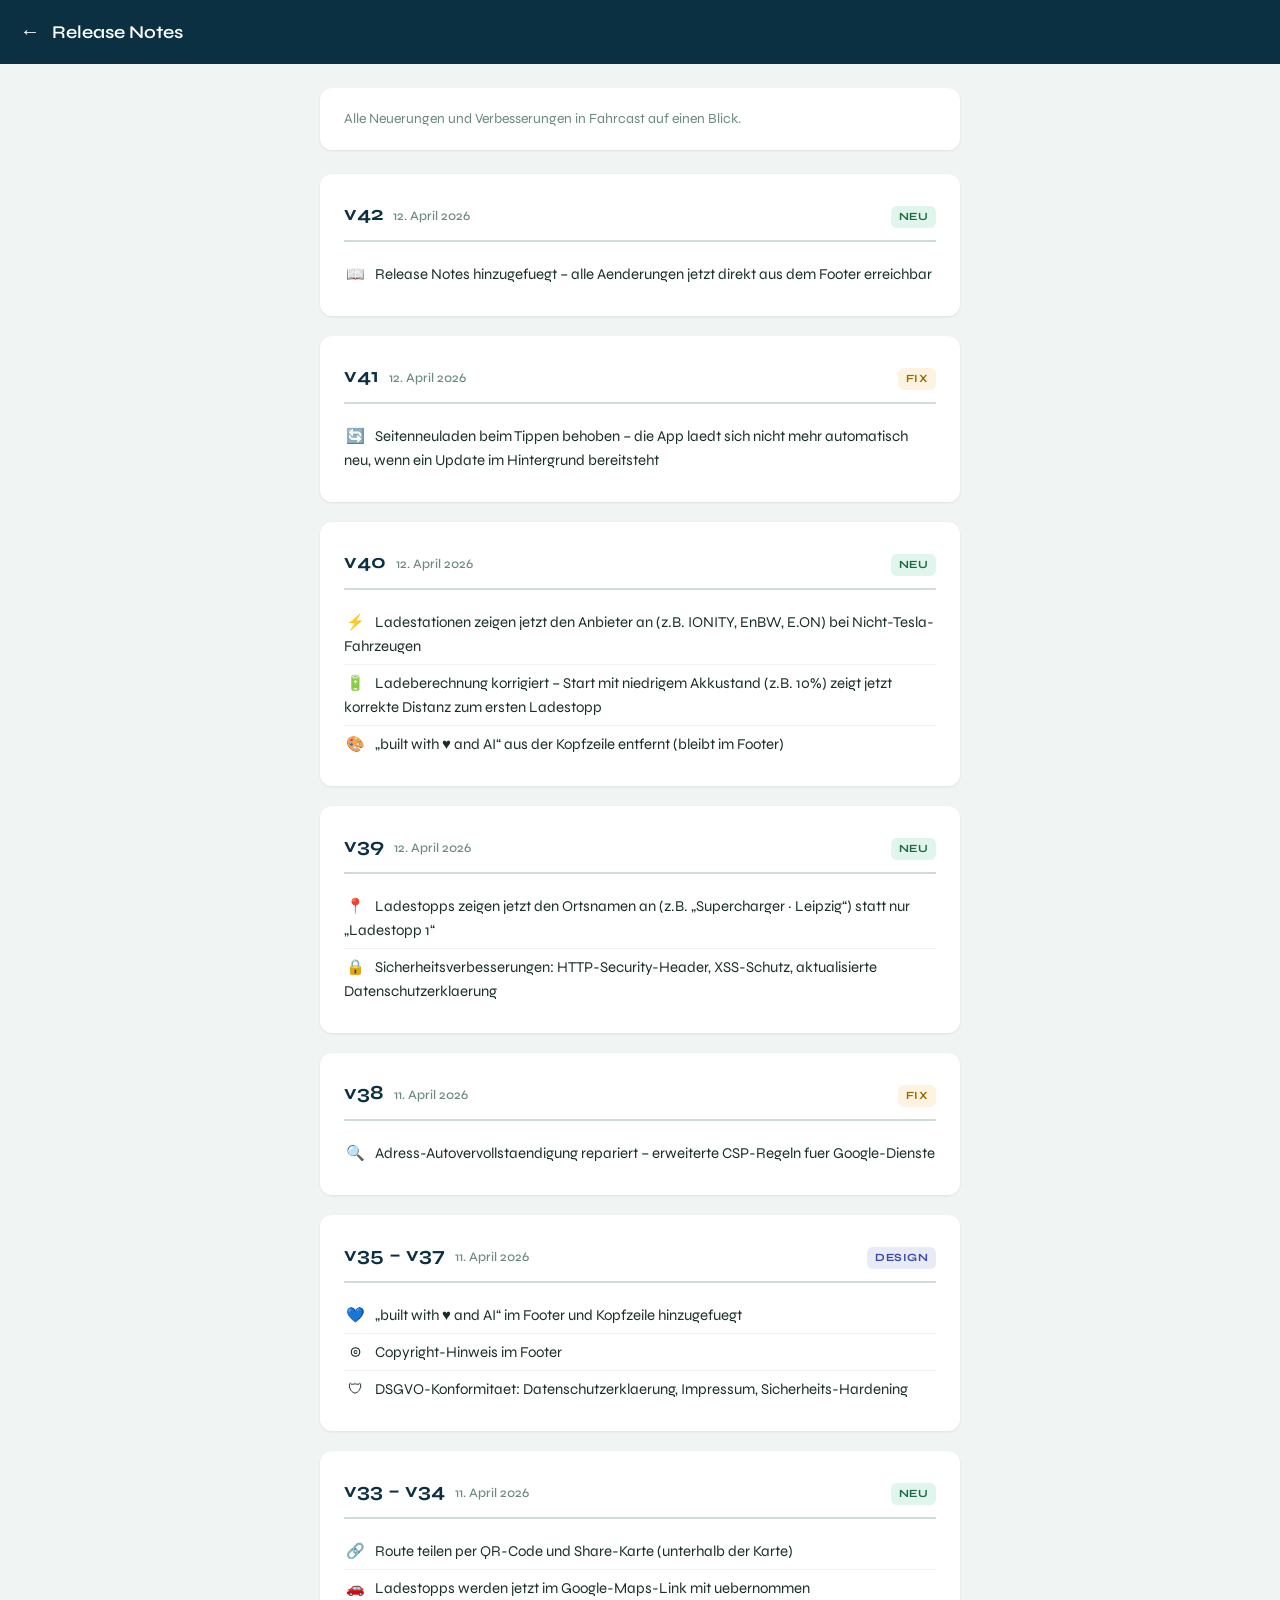
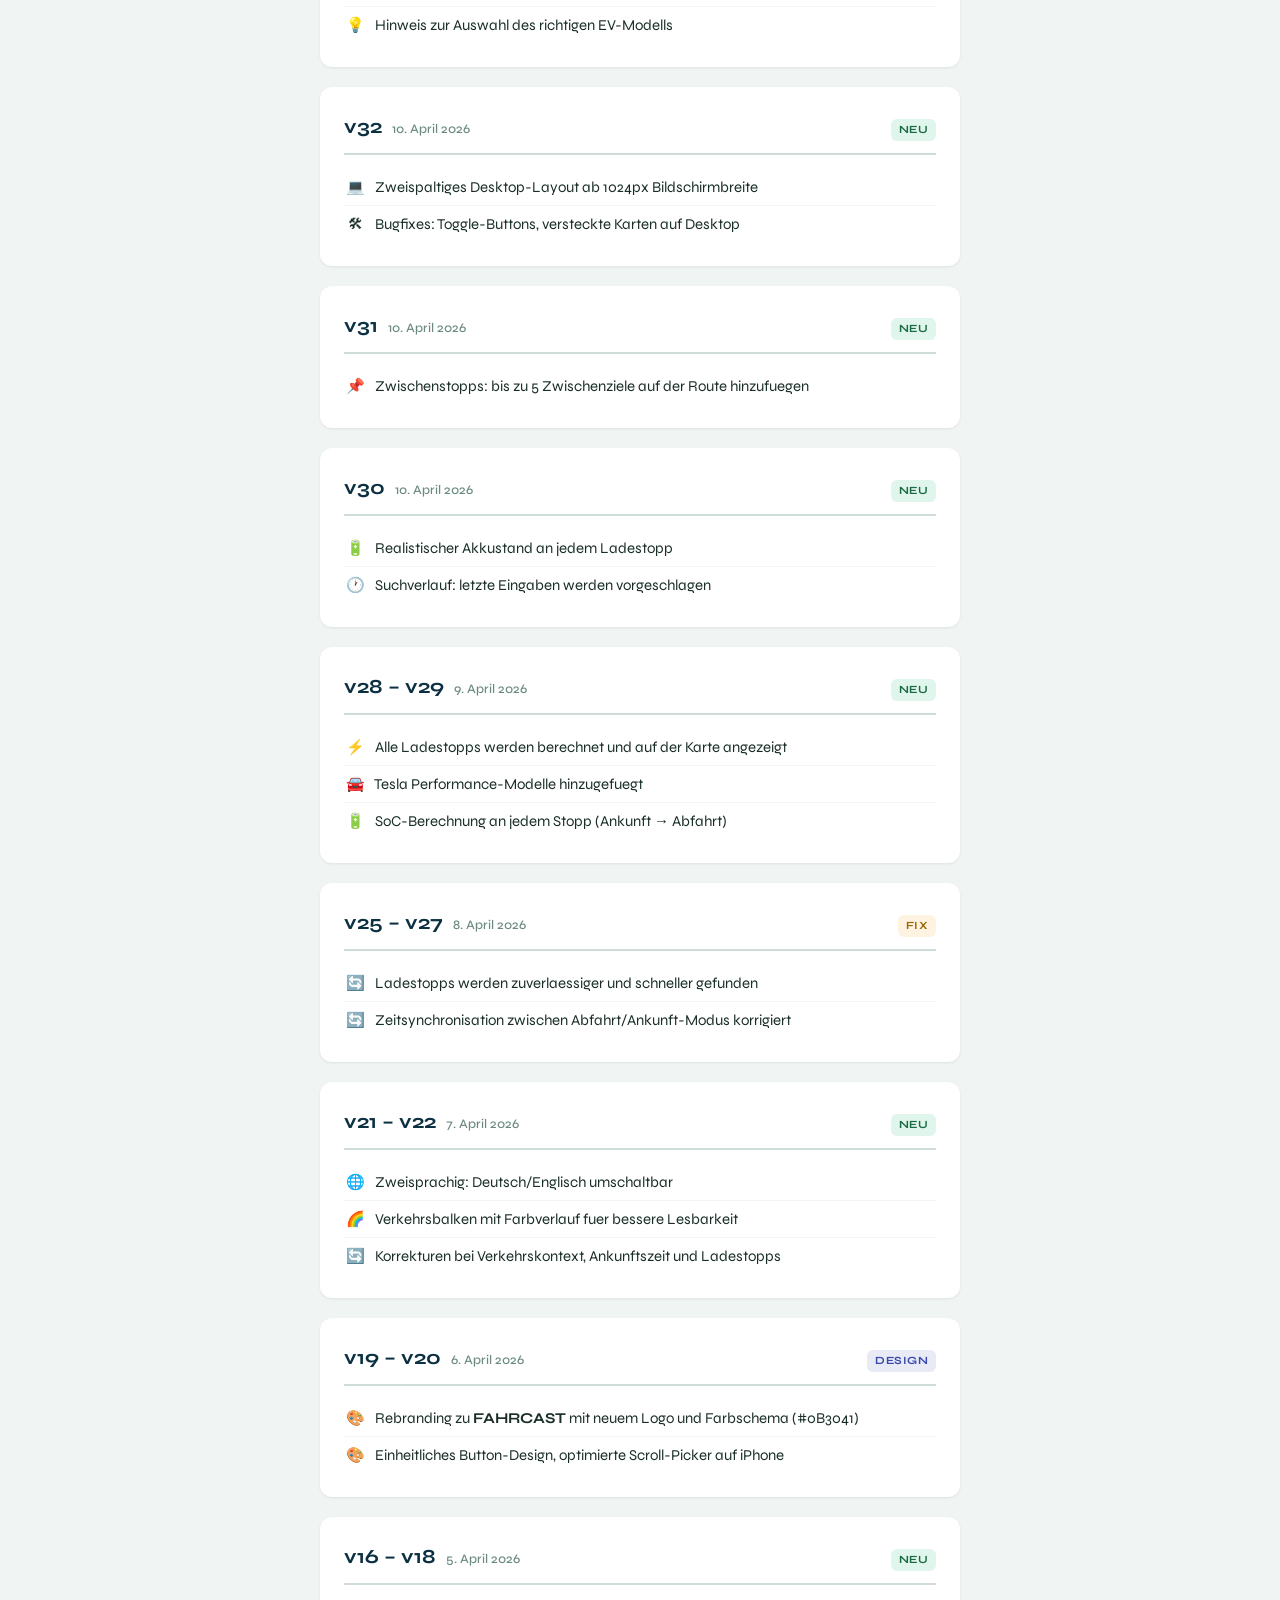
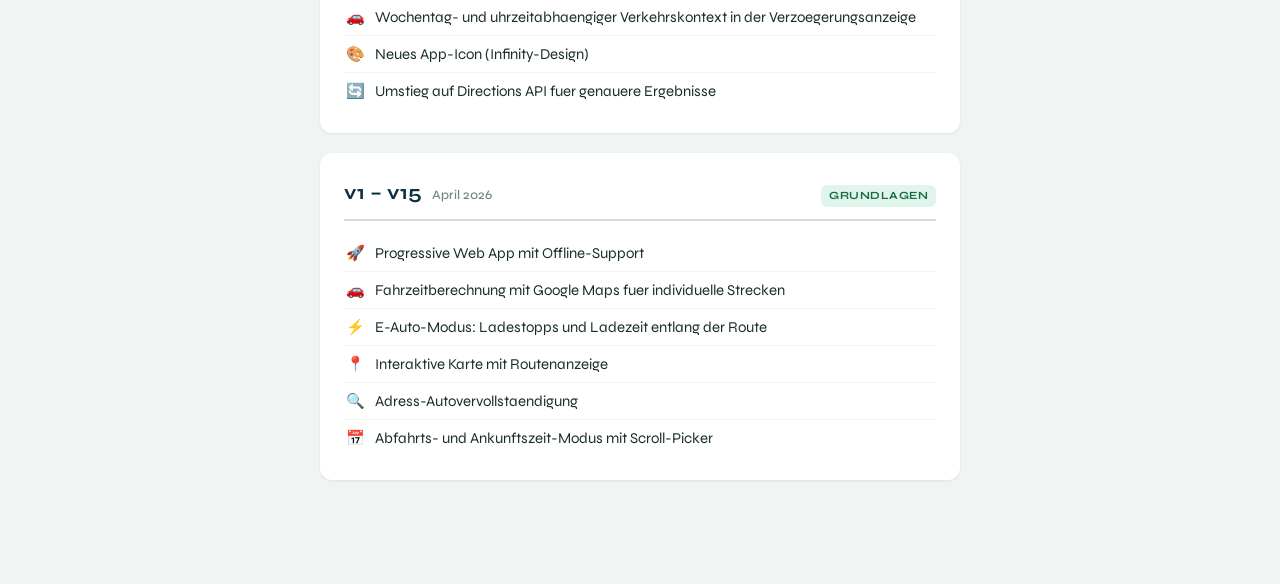
==== changelog.html @ 8e6d67da "v42: Add release notes page, fix provider name fallback - New changelog.html with user-friendly rele" ====
<!DOCTYPE html>
<html lang="de">
<head>
<meta charset="UTF-8">
<meta name="viewport" content="width=device-width, initial-scale=1.0">
<meta name="theme-color" content="#0B3041">
<title>Release Notes – Fahrcast</title>
<link href="fonts/fonts.css" rel="stylesheet">
<style>
  * { box-sizing: border-box; margin: 0; padding: 0; }
  body {
    font-family: 'Syne', -apple-system, BlinkMacSystemFont, "Segoe UI", sans-serif;
    font-size: 16px; line-height: 1.6; color: #1a2e28;
    background: #f0f5f3; padding: 0 0 60px 0;
  }
  header {
    background: #0B3041; color: white; padding: 16px 20px;
    display: flex; align-items: center; gap: 12px;
    position: sticky; top: 0; z-index: 10;
  }
  header a { color: white; text-decoration: none; font-size: 20px; }
  header h1 { font-size: 18px; font-weight: 600; }
  .container { max-width: 680px; margin: 0 auto; padding: 24px 20px; }
  .version-card {
    background: white; border-radius: 12px; padding: 24px;
    margin-bottom: 20px; box-shadow: 0 1px 3px rgba(0,0,0,0.08);
  }
  .version-header {
    display: flex; align-items: baseline; gap: 10px;
    margin-bottom: 14px; padding-bottom: 10px; border-bottom: 2px solid #d0ddd6;
  }
  .version-tag {
    font-size: 20px; font-weight: 700; color: #0B3041;
  }
  .version-date {
    font-size: 13px; color: #6b8a7e; font-weight: 500;
  }
  .version-badge {
    display: inline-block; font-size: 11px; font-weight: 700;
    padding: 2px 8px; border-radius: 6px; margin-left: auto;
    text-transform: uppercase; letter-spacing: 0.5px;
  }
  .badge-new { background: #e0f5ec; color: #1a6b44; }
  .badge-fix { background: #fef3e0; color: #9a6700; }
  .badge-design { background: #e8eaf6; color: #3949ab; }
  .change-item {
    padding: 6px 0; font-size: 15px;
  }
  .change-item + .change-item {
    border-top: 1px solid #f0f5f3;
  }
  .change-icon {
    display: inline-block; width: 22px; text-align: center; margin-right: 6px;
  }
  .intro {
    background: white; border-radius: 12px; padding: 20px 24px;
    margin-bottom: 24px; box-shadow: 0 1px 3px rgba(0,0,0,0.08);
    font-size: 14px; color: #6b8a7e;
  }
</style>
</head>
<body>
<header>
  <a href="index.html" aria-label="Zurueck">&larr;</a>
  <h1>Release Notes</h1>
</header>

<div class="container">

<div class="intro">
  Alle Neuerungen und Verbesserungen in Fahrcast auf einen Blick.
</div>

<div class="version-card">
  <div class="version-header">
    <span class="version-tag">v42</span>
    <span class="version-date">12. April 2026</span>
    <span class="version-badge badge-new">Neu</span>
  </div>
  <div class="change-item"><span class="change-icon">&#128214;</span> Release Notes hinzugefuegt &ndash; alle Aenderungen jetzt direkt aus dem Footer erreichbar</div>
</div>

<div class="version-card">
  <div class="version-header">
    <span class="version-tag">v41</span>
    <span class="version-date">12. April 2026</span>
    <span class="version-badge badge-fix">Fix</span>
  </div>
  <div class="change-item"><span class="change-icon">&#128260;</span> Seitenneuladen beim Tippen behoben &ndash; die App laedt sich nicht mehr automatisch neu, wenn ein Update im Hintergrund bereitsteht</div>
</div>

<div class="version-card">
  <div class="version-header">
    <span class="version-tag">v40</span>
    <span class="version-date">12. April 2026</span>
    <span class="version-badge badge-new">Neu</span>
  </div>
  <div class="change-item"><span class="change-icon">&#9889;</span> Ladestationen zeigen jetzt den Anbieter an (z.B. IONITY, EnBW, E.ON) bei Nicht-Tesla-Fahrzeugen</div>
  <div class="change-item"><span class="change-icon">&#128267;</span> Ladeberechnung korrigiert &ndash; Start mit niedrigem Akkustand (z.B. 10%) zeigt jetzt korrekte Distanz zum ersten Ladestopp</div>
  <div class="change-item"><span class="change-icon">&#127912;</span> &bdquo;built with &hearts; and AI&ldquo; aus der Kopfzeile entfernt (bleibt im Footer)</div>
</div>

<div class="version-card">
  <div class="version-header">
    <span class="version-tag">v39</span>
    <span class="version-date">12. April 2026</span>
    <span class="version-badge badge-new">Neu</span>
  </div>
  <div class="change-item"><span class="change-icon">&#128205;</span> Ladestopps zeigen jetzt den Ortsnamen an (z.B. &bdquo;Supercharger &middot; Leipzig&ldquo;) statt nur &bdquo;Ladestopp 1&ldquo;</div>
  <div class="change-item"><span class="change-icon">&#128274;</span> Sicherheitsverbesserungen: HTTP-Security-Header, XSS-Schutz, aktualisierte Datenschutzerklaerung</div>
</div>

<div class="version-card">
  <div class="version-header">
    <span class="version-tag">v38</span>
    <span class="version-date">11. April 2026</span>
    <span class="version-badge badge-fix">Fix</span>
  </div>
  <div class="change-item"><span class="change-icon">&#128269;</span> Adress-Autovervollstaendigung repariert &ndash; erweiterte CSP-Regeln fuer Google-Dienste</div>
</div>

<div class="version-card">
  <div class="version-header">
    <span class="version-tag">v35 &ndash; v37</span>
    <span class="version-date">11. April 2026</span>
    <span class="version-badge badge-design">Design</span>
  </div>
  <div class="change-item"><span class="change-icon">&#128153;</span> &bdquo;built with &hearts; and AI&ldquo; im Footer und Kopfzeile hinzugefuegt</div>
  <div class="change-item"><span class="change-icon">&copy;</span> Copyright-Hinweis im Footer</div>
  <div class="change-item"><span class="change-icon">&#128737;</span> DSGVO-Konformitaet: Datenschutzerklaerung, Impressum, Sicherheits-Hardening</div>
</div>

<div class="version-card">
  <div class="version-header">
    <span class="version-tag">v33 &ndash; v34</span>
    <span class="version-date">11. April 2026</span>
    <span class="version-badge badge-new">Neu</span>
  </div>
  <div class="change-item"><span class="change-icon">&#128279;</span> Route teilen per QR-Code und Share-Karte (unterhalb der Karte)</div>
  <div class="change-item"><span class="change-icon">&#128663;</span> Ladestopps werden jetzt im Google-Maps-Link mit uebernommen</div>
  <div class="change-item"><span class="change-icon">&#128161;</span> Hinweis zur Auswahl des richtigen EV-Modells</div>
</div>

<div class="version-card">
  <div class="version-header">
    <span class="version-tag">v32</span>
    <span class="version-date">10. April 2026</span>
    <span class="version-badge badge-new">Neu</span>
  </div>
  <div class="change-item"><span class="change-icon">&#128187;</span> Zweispaltiges Desktop-Layout ab 1024px Bildschirmbreite</div>
  <div class="change-item"><span class="change-icon">&#128736;</span> Bugfixes: Toggle-Buttons, versteckte Karten auf Desktop</div>
</div>

<div class="version-card">
  <div class="version-header">
    <span class="version-tag">v31</span>
    <span class="version-date">10. April 2026</span>
    <span class="version-badge badge-new">Neu</span>
  </div>
  <div class="change-item"><span class="change-icon">&#128204;</span> Zwischenstopps: bis zu 5 Zwischenziele auf der Route hinzufuegen</div>
</div>

<div class="version-card">
  <div class="version-header">
    <span class="version-tag">v30</span>
    <span class="version-date">10. April 2026</span>
    <span class="version-badge badge-new">Neu</span>
  </div>
  <div class="change-item"><span class="change-icon">&#128267;</span> Realistischer Akkustand an jedem Ladestopp</div>
  <div class="change-item"><span class="change-icon">&#128336;</span> Suchverlauf: letzte Eingaben werden vorgeschlagen</div>
</div>

<div class="version-card">
  <div class="version-header">
    <span class="version-tag">v28 &ndash; v29</span>
    <span class="version-date">9. April 2026</span>
    <span class="version-badge badge-new">Neu</span>
  </div>
  <div class="change-item"><span class="change-icon">&#9889;</span> Alle Ladestopps werden berechnet und auf der Karte angezeigt</div>
  <div class="change-item"><span class="change-icon">&#128664;</span> Tesla Performance-Modelle hinzugefuegt</div>
  <div class="change-item"><span class="change-icon">&#128267;</span> SoC-Berechnung an jedem Stopp (Ankunft &rarr; Abfahrt)</div>
</div>

<div class="version-card">
  <div class="version-header">
    <span class="version-tag">v25 &ndash; v27</span>
    <span class="version-date">8. April 2026</span>
    <span class="version-badge badge-fix">Fix</span>
  </div>
  <div class="change-item"><span class="change-icon">&#128260;</span> Ladestopps werden zuverlaessiger und schneller gefunden</div>
  <div class="change-item"><span class="change-icon">&#128260;</span> Zeitsynchronisation zwischen Abfahrt/Ankunft-Modus korrigiert</div>
</div>

<div class="version-card">
  <div class="version-header">
    <span class="version-tag">v21 &ndash; v22</span>
    <span class="version-date">7. April 2026</span>
    <span class="version-badge badge-new">Neu</span>
  </div>
  <div class="change-item"><span class="change-icon">&#127760;</span> Zweisprachig: Deutsch/Englisch umschaltbar</div>
  <div class="change-item"><span class="change-icon">&#127752;</span> Verkehrsbalken mit Farbverlauf fuer bessere Lesbarkeit</div>
  <div class="change-item"><span class="change-icon">&#128260;</span> Korrekturen bei Verkehrskontext, Ankunftszeit und Ladestopps</div>
</div>

<div class="version-card">
  <div class="version-header">
    <span class="version-tag">v19 &ndash; v20</span>
    <span class="version-date">6. April 2026</span>
    <span class="version-badge badge-design">Design</span>
  </div>
  <div class="change-item"><span class="change-icon">&#127912;</span> Rebranding zu <strong>FAHRCAST</strong> mit neuem Logo und Farbschema (#0B3041)</div>
  <div class="change-item"><span class="change-icon">&#127912;</span> Einheitliches Button-Design, optimierte Scroll-Picker auf iPhone</div>
</div>

<div class="version-card">
  <div class="version-header">
    <span class="version-tag">v16 &ndash; v18</span>
    <span class="version-date">5. April 2026</span>
    <span class="version-badge badge-new">Neu</span>
  </div>
  <div class="change-item"><span class="change-icon">&#128663;</span> Wochentag- und uhrzeitabhaengiger Verkehrskontext in der Verzoegerungsanzeige</div>
  <div class="change-item"><span class="change-icon">&#127912;</span> Neues App-Icon (Infinity-Design)</div>
  <div class="change-item"><span class="change-icon">&#128260;</span> Umstieg auf Directions API fuer genauere Ergebnisse</div>
</div>

<div class="version-card">
  <div class="version-header">
    <span class="version-tag">v1 &ndash; v15</span>
    <span class="version-date">April 2026</span>
    <span class="version-badge badge-new">Grundlagen</span>
  </div>
  <div class="change-item"><span class="change-icon">&#128640;</span> Progressive Web App mit Offline-Support</div>
  <div class="change-item"><span class="change-icon">&#128663;</span> Fahrzeitberechnung mit Google Maps fuer individuelle Strecken</div>
  <div class="change-item"><span class="change-icon">&#9889;</span> E-Auto-Modus: Ladestopps und Ladezeit entlang der Route</div>
  <div class="change-item"><span class="change-icon">&#128205;</span> Interaktive Karte mit Routenanzeige</div>
  <div class="change-item"><span class="change-icon">&#128269;</span> Adress-Autovervollstaendigung</div>
  <div class="change-item"><span class="change-icon">&#128197;</span> Abfahrts- und Ankunftszeit-Modus mit Scroll-Picker</div>
</div>

</div>
</body>
</html>
---- fonts/fonts.css ----
/* Self-hosted Google Fonts — DSGVO-konform, keine Verbindung zu Google-Servern */

/* DM Mono 400 */
@font-face {
  font-family: 'DM Mono';
  font-style: normal;
  font-weight: 400;
  font-display: swap;
  src: url(dm-mono-400-latin-ext.woff2) format('woff2');
  unicode-range: U+0100-02BA, U+02BD-02C5, U+02C7-02CC, U+02CE-02D7, U+02DD-02FF, U+0304, U+0308, U+0329, U+1D00-1DBF, U+1E00-1E9F, U+1EF2-1EFF, U+2020, U+20A0-20AB, U+20AD-20C0, U+2113, U+2C60-2C7F, U+A720-A7FF;
}
@font-face {
  font-family: 'DM Mono';
  font-style: normal;
  font-weight: 400;
  font-display: swap;
  src: url(dm-mono-400-latin.woff2) format('woff2');
  unicode-range: U+0000-00FF, U+0131, U+0152-0153, U+02BB-02BC, U+02C6, U+02DA, U+02DC, U+0304, U+0308, U+0329, U+2000-206F, U+20AC, U+2122, U+2191, U+2193, U+2212, U+2215, U+FEFF, U+FFFD;
}

/* DM Mono 500 */
@font-face {
  font-family: 'DM Mono';
  font-style: normal;
  font-weight: 500;
  font-display: swap;
  src: url(dm-mono-500-latin-ext.woff2) format('woff2');
  unicode-range: U+0100-02BA, U+02BD-02C5, U+02C7-02CC, U+02CE-02D7, U+02DD-02FF, U+0304, U+0308, U+0329, U+1D00-1DBF, U+1E00-1E9F, U+1EF2-1EFF, U+2020, U+20A0-20AB, U+20AD-20C0, U+2113, U+2C60-2C7F, U+A720-A7FF;
}
@font-face {
  font-family: 'DM Mono';
  font-style: normal;
  font-weight: 500;
  font-display: swap;
  src: url(dm-mono-500-latin.woff2) format('woff2');
  unicode-range: U+0000-00FF, U+0131, U+0152-0153, U+02BB-02BC, U+02C6, U+02DA, U+02DC, U+0304, U+0308, U+0329, U+2000-206F, U+20AC, U+2122, U+2191, U+2193, U+2212, U+2215, U+FEFF, U+FFFD;
}

/* Syne 400 */
@font-face {
  font-family: 'Syne';
  font-style: normal;
  font-weight: 400;
  font-display: swap;
  src: url(syne-latin-ext.woff2) format('woff2');
  unicode-range: U+0100-02BA, U+02BD-02C5, U+02C7-02CC, U+02CE-02D7, U+02DD-02FF, U+0304, U+0308, U+0329, U+1D00-1DBF, U+1E00-1E9F, U+1EF2-1EFF, U+2020, U+20A0-20AB, U+20AD-20C0, U+2113, U+2C60-2C7F, U+A720-A7FF;
}
@font-face {
  font-family: 'Syne';
  font-style: normal;
  font-weight: 400;
  font-display: swap;
  src: url(syne-latin.woff2) format('woff2');
  unicode-range: U+0000-00FF, U+0131, U+0152-0153, U+02BB-02BC, U+02C6, U+02DA, U+02DC, U+0304, U+0308, U+0329, U+2000-206F, U+20AC, U+2122, U+2191, U+2193, U+2212, U+2215, U+FEFF, U+FFFD;
}

/* Syne 500 */
@font-face {
  font-family: 'Syne';
  font-style: normal;
  font-weight: 500;
  font-display: swap;
  src: url(syne-latin-ext-500-normal.woff2) format('woff2');
  unicode-range: U+0100-02BA, U+02BD-02C5, U+02C7-02CC, U+02CE-02D7, U+02DD-02FF, U+0304, U+0308, U+0329, U+1D00-1DBF, U+1E00-1E9F, U+1EF2-1EFF, U+2020, U+20A0-20AB, U+20AD-20C0, U+2113, U+2C60-2C7F, U+A720-A7FF;
}
@font-face {
  font-family: 'Syne';
  font-style: normal;
  font-weight: 500;
  font-display: swap;
  src: url(syne-latin-500-normal.woff2) format('woff2');
  unicode-range: U+0000-00FF, U+0131, U+0152-0153, U+02BB-02BC, U+02C6, U+02DA, U+02DC, U+0304, U+0308, U+0329, U+2000-206F, U+20AC, U+2122, U+2191, U+2193, U+2212, U+2215, U+FEFF, U+FFFD;
}

/* Syne 600 */
@font-face {
  font-family: 'Syne';
  font-style: normal;
  font-weight: 600;
  font-display: swap;
  src: url(syne-latin-ext-600-normal.woff2) format('woff2');
  unicode-range: U+0100-02BA, U+02BD-02C5, U+02C7-02CC, U+02CE-02D7, U+02DD-02FF, U+0304, U+0308, U+0329, U+1D00-1DBF, U+1E00-1E9F, U+1EF2-1EFF, U+2020, U+20A0-20AB, U+20AD-20C0, U+2113, U+2C60-2C7F, U+A720-A7FF;
}
@font-face {
  font-family: 'Syne';
  font-style: normal;
  font-weight: 600;
  font-display: swap;
  src: url(syne-latin-600-normal.woff2) format('woff2');
  unicode-range: U+0000-00FF, U+0131, U+0152-0153, U+02BB-02BC, U+02C6, U+02DA, U+02DC, U+0304, U+0308, U+0329, U+2000-206F, U+20AC, U+2122, U+2191, U+2193, U+2212, U+2215, U+FEFF, U+FFFD;
}

/* Syne 700 */
@font-face {
  font-family: 'Syne';
  font-style: normal;
  font-weight: 700;
  font-display: swap;
  src: url(syne-latin-ext-700-normal.woff2) format('woff2');
  unicode-range: U+0100-02BA, U+02BD-02C5, U+02C7-02CC, U+02CE-02D7, U+02DD-02FF, U+0304, U+0308, U+0329, U+1D00-1DBF, U+1E00-1E9F, U+1EF2-1EFF, U+2020, U+20A0-20AB, U+20AD-20C0, U+2113, U+2C60-2C7F, U+A720-A7FF;
}
@font-face {
  font-family: 'Syne';
  font-style: normal;
  font-weight: 700;
  font-display: swap;
  src: url(syne-latin-700-normal.woff2) format('woff2');
  unicode-range: U+0000-00FF, U+0131, U+0152-0153, U+02BB-02BC, U+02C6, U+02DA, U+02DC, U+0304, U+0308, U+0329, U+2000-206F, U+20AC, U+2122, U+2191, U+2193, U+2212, U+2215, U+FEFF, U+FFFD;
}
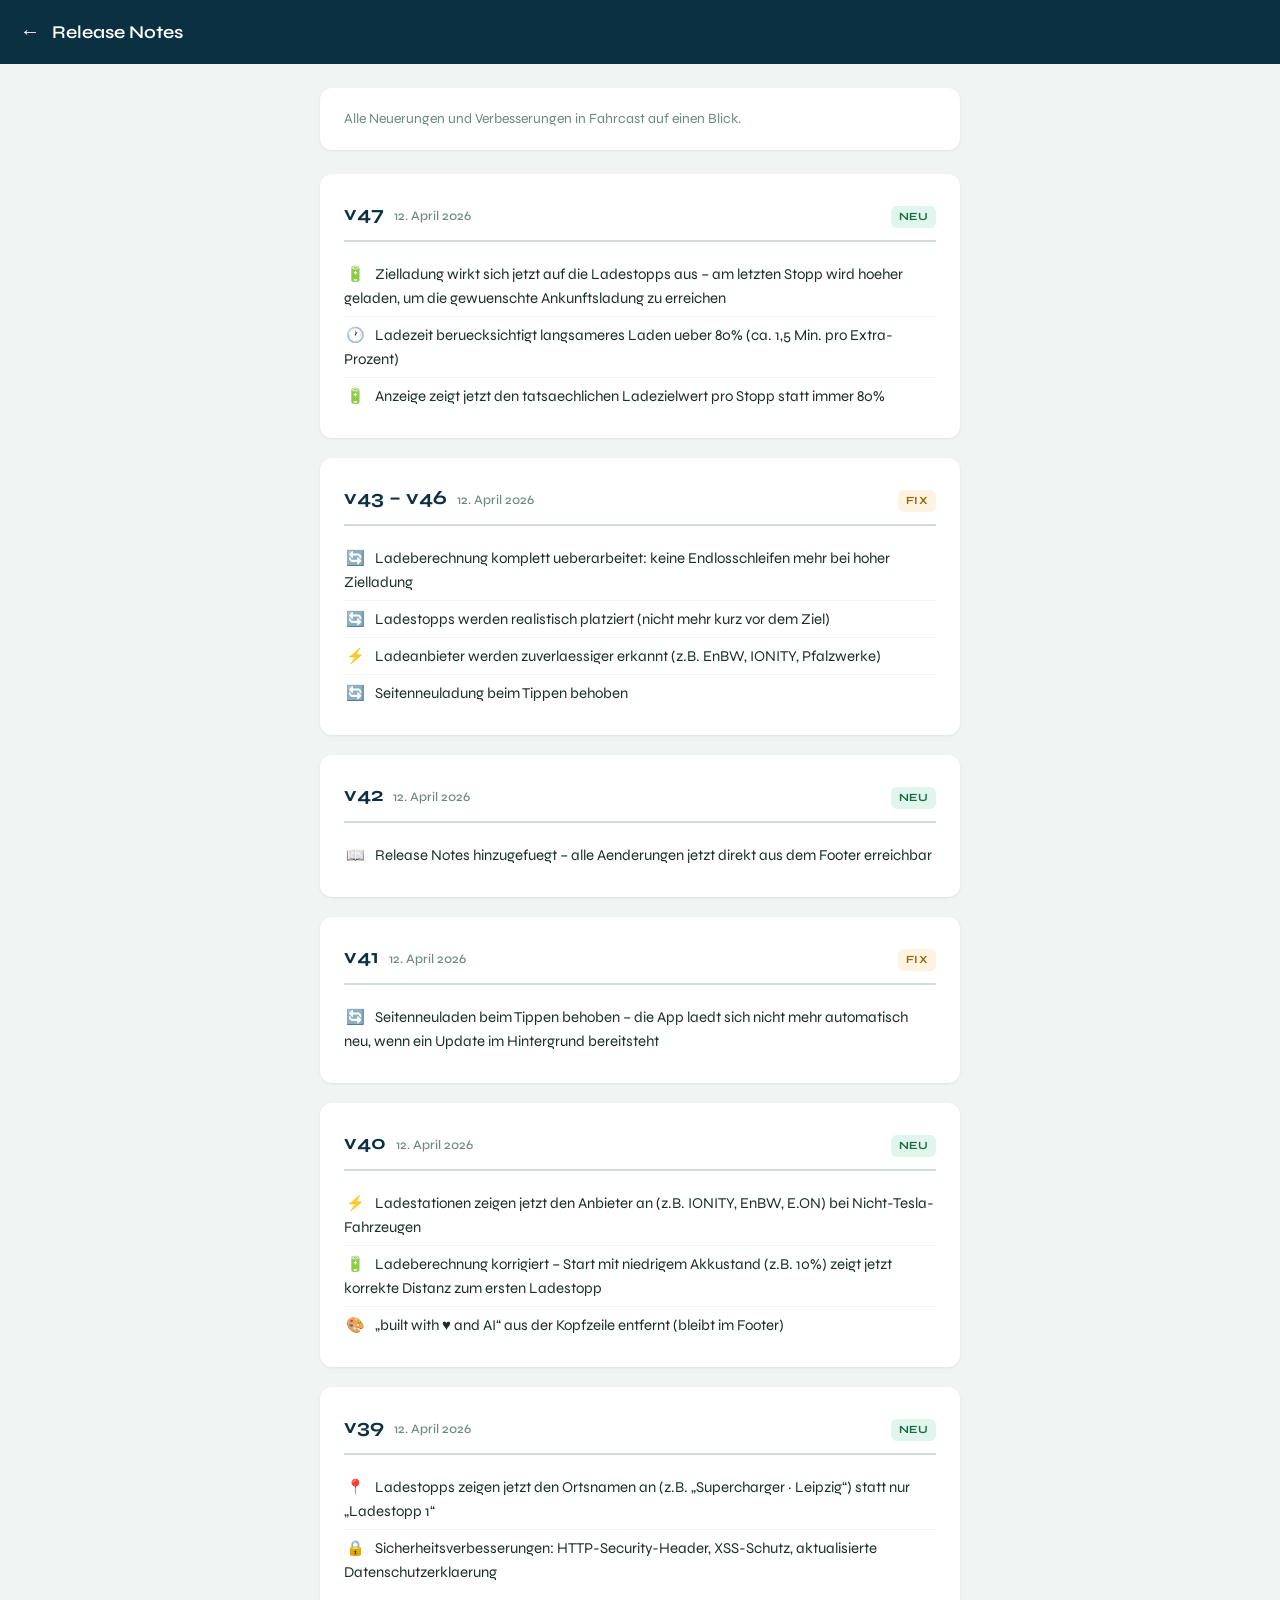
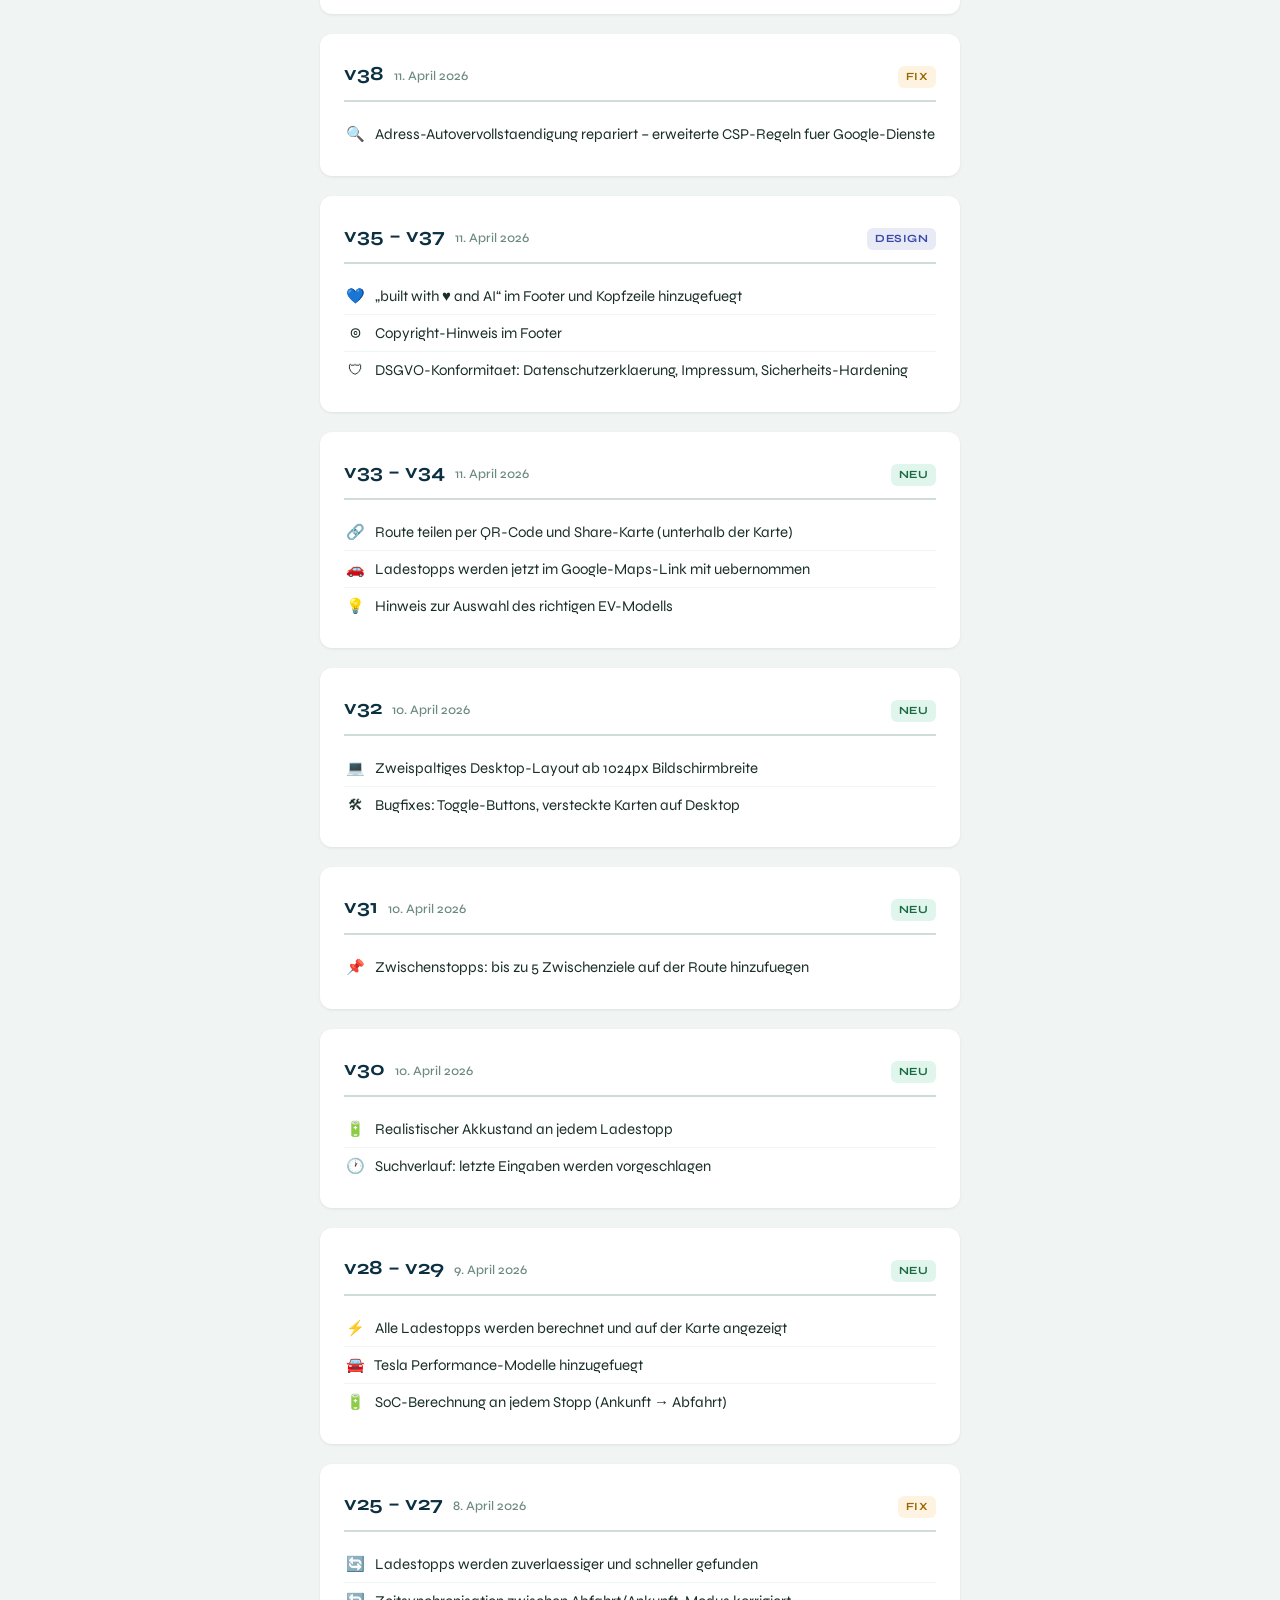
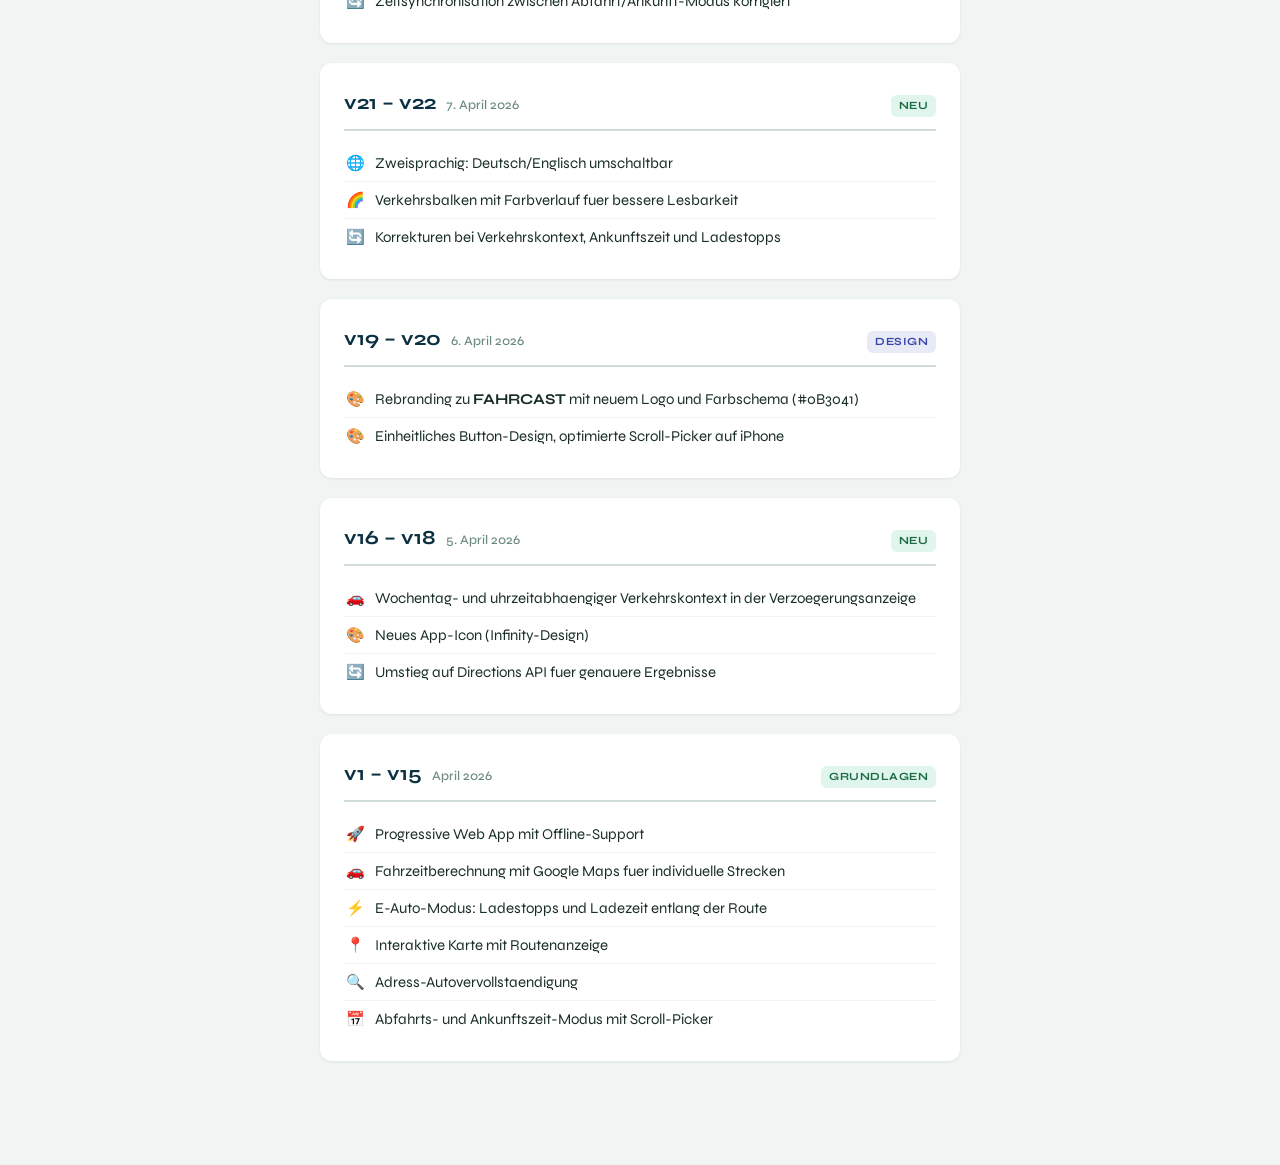
==== commit 0c502887: "v48: Comprehensive QA pass — security headers, changelog, edge cases - Add HSTS and X-XSS-Protection" ====
--- a/changelog.html
+++ b/changelog.html
@@ -73,6 +73,29 @@
 
 <div class="version-card">
   <div class="version-header">
+    <span class="version-tag">v47</span>
+    <span class="version-date">12. April 2026</span>
+    <span class="version-badge badge-new">Neu</span>
+  </div>
+  <div class="change-item"><span class="change-icon">&#128267;</span> Zielladung wirkt sich jetzt auf die Ladestopps aus &ndash; am letzten Stopp wird hoeher geladen, um die gewuenschte Ankunftsladung zu erreichen</div>
+  <div class="change-item"><span class="change-icon">&#128336;</span> Ladezeit beruecksichtigt langsameres Laden ueber 80% (ca. 1,5 Min. pro Extra-Prozent)</div>
+  <div class="change-item"><span class="change-icon">&#128267;</span> Anzeige zeigt jetzt den tatsaechlichen Ladezielwert pro Stopp statt immer 80%</div>
+</div>
+
+<div class="version-card">
+  <div class="version-header">
+    <span class="version-tag">v43 &ndash; v46</span>
+    <span class="version-date">12. April 2026</span>
+    <span class="version-badge badge-fix">Fix</span>
+  </div>
+  <div class="change-item"><span class="change-icon">&#128260;</span> Ladeberechnung komplett ueberarbeitet: keine Endlosschleifen mehr bei hoher Zielladung</div>
+  <div class="change-item"><span class="change-icon">&#128260;</span> Ladestopps werden realistisch platziert (nicht mehr kurz vor dem Ziel)</div>
+  <div class="change-item"><span class="change-icon">&#9889;</span> Ladeanbieter werden zuverlaessiger erkannt (z.B. EnBW, IONITY, Pfalzwerke)</div>
+  <div class="change-item"><span class="change-icon">&#128260;</span> Seitenneuladung beim Tippen behoben</div>
+</div>
+
+<div class="version-card">
+  <div class="version-header">
     <span class="version-tag">v42</span>
     <span class="version-date">12. April 2026</span>
     <span class="version-badge badge-new">Neu</span>
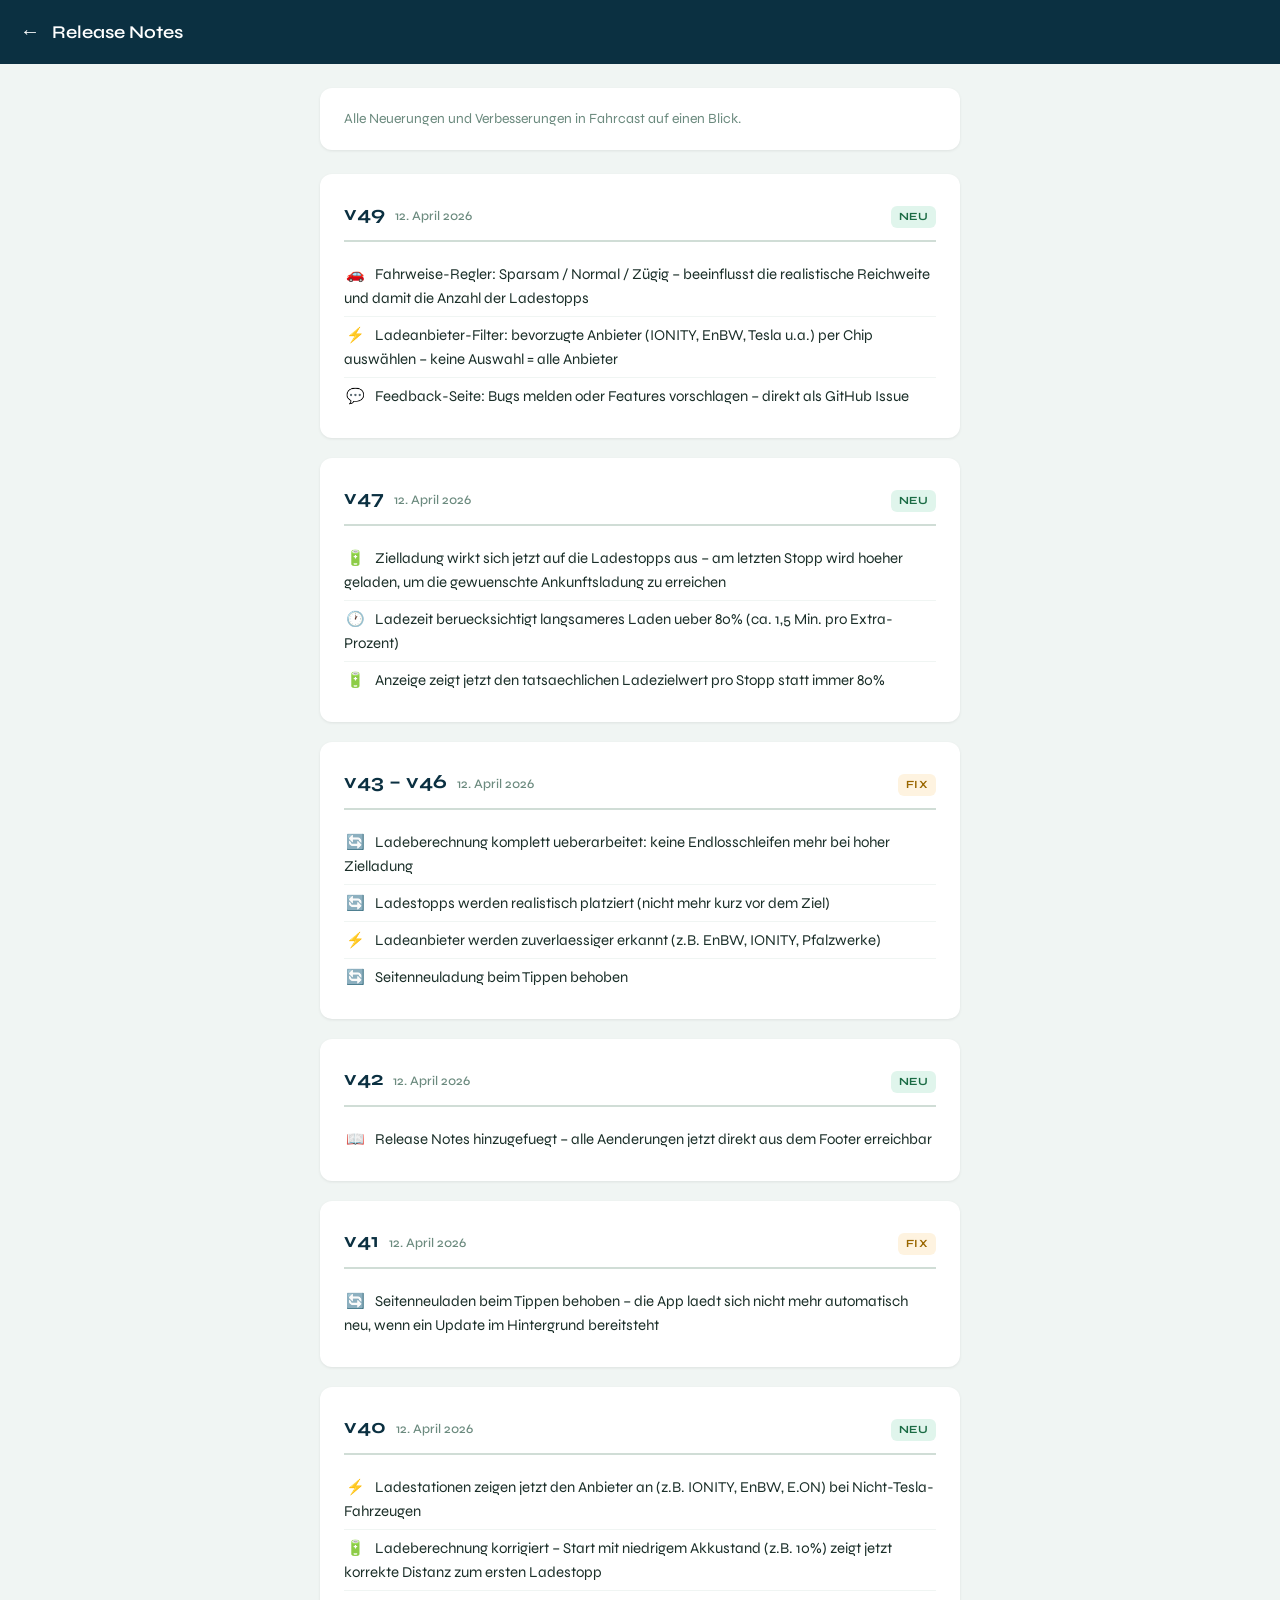
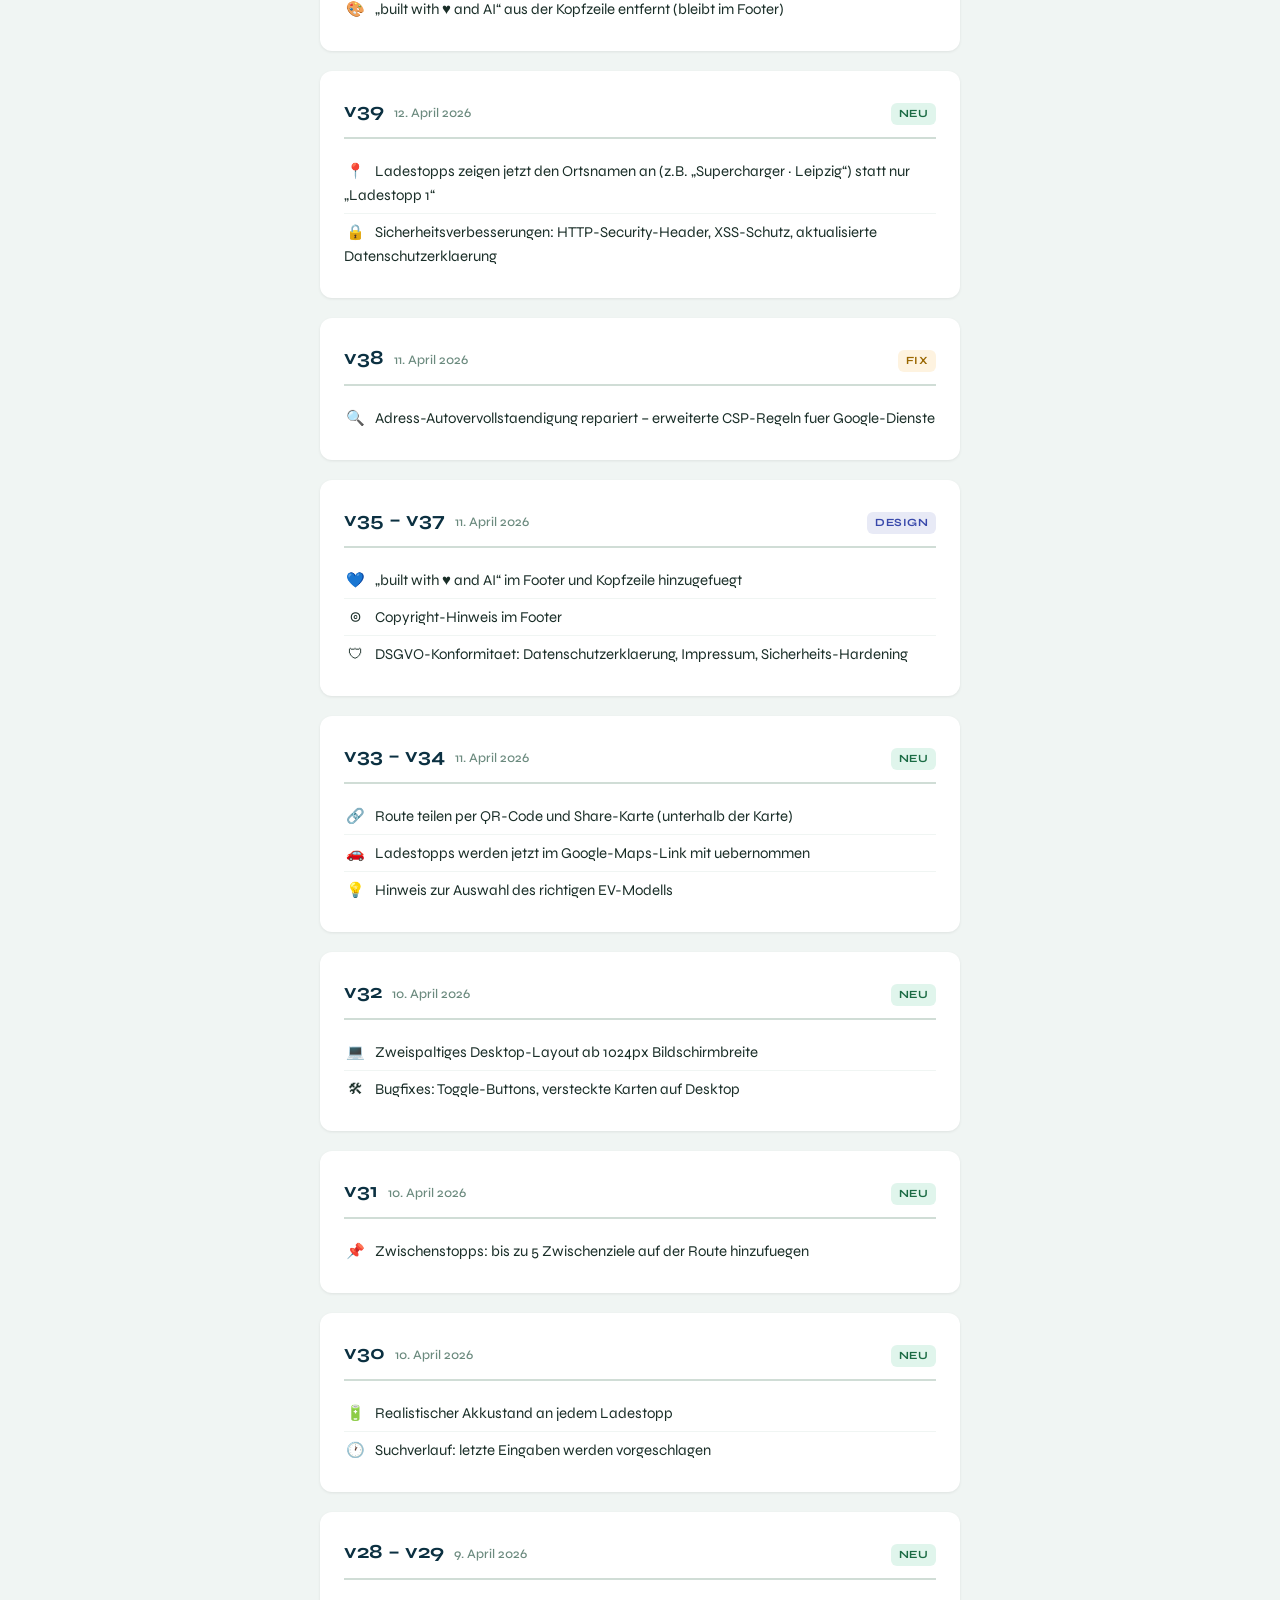
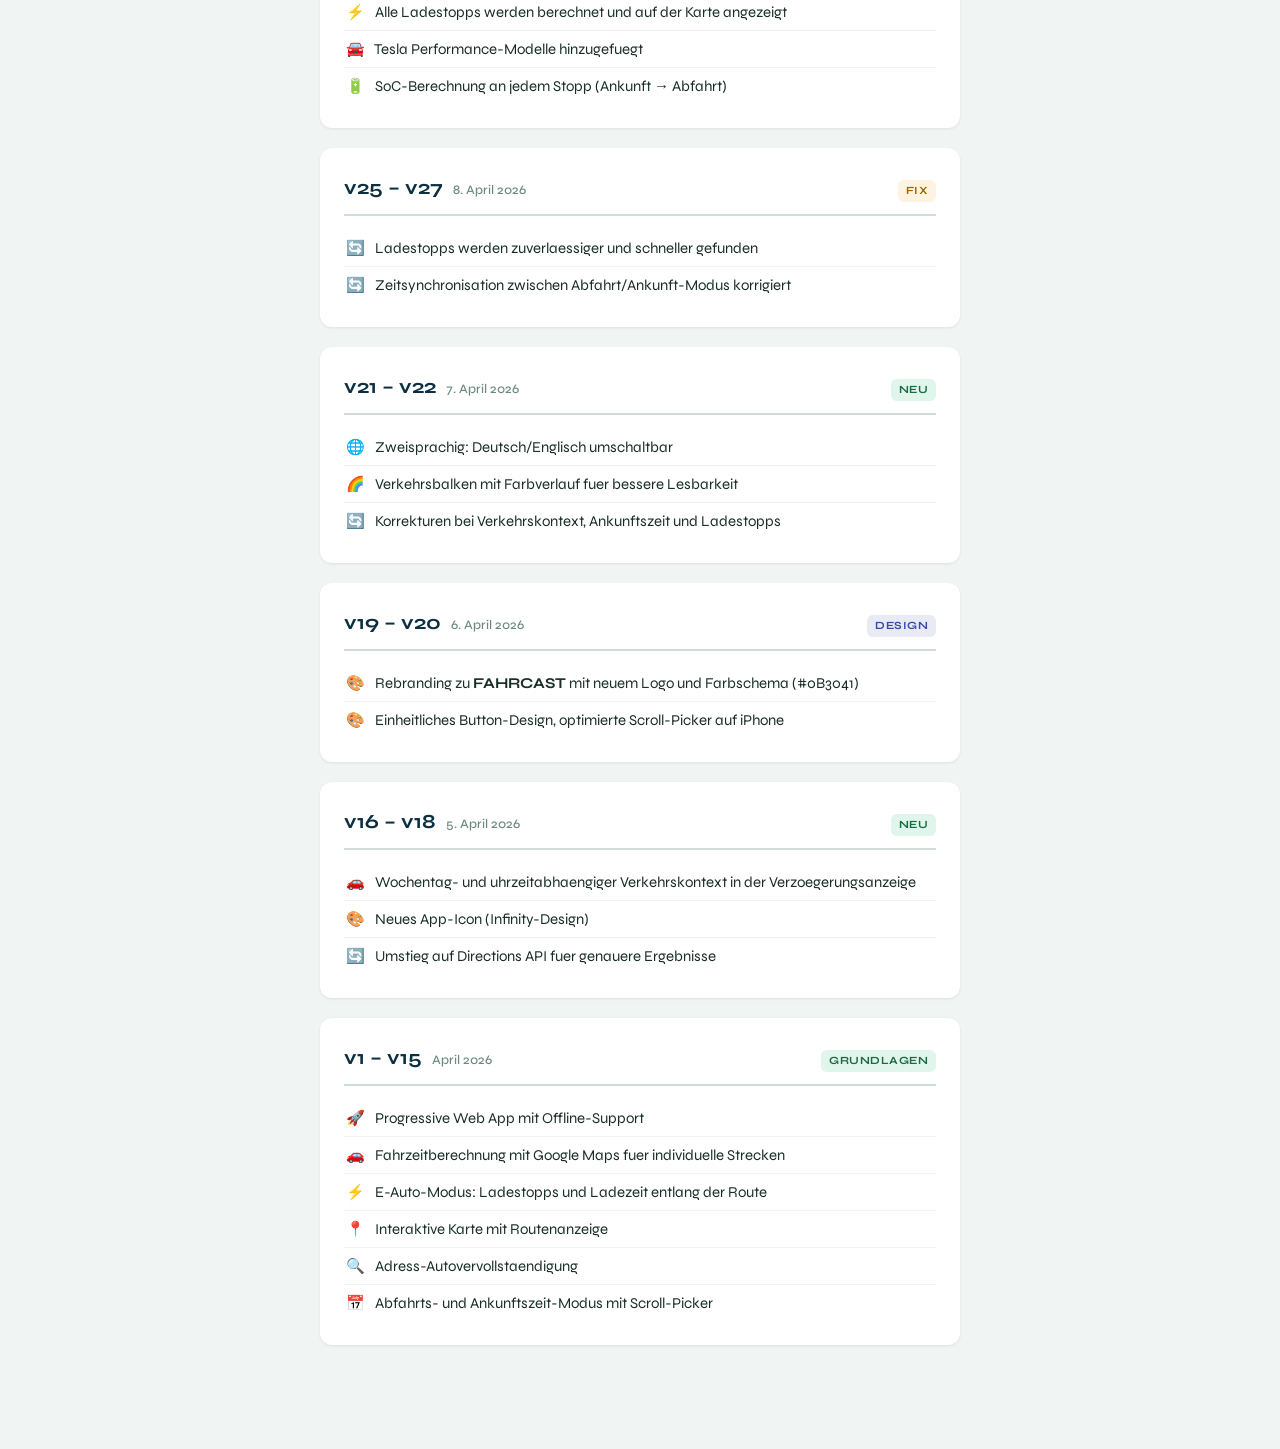
==== commit 53743707: "v49: Fahrweise-Regler, Ladeanbieter-Filter, Feedback-Seite - Fahrweise-Slider (Sparsam/Normal/Zügig)" ====
--- a/changelog.html
+++ b/changelog.html
@@ -73,6 +73,17 @@
 
 <div class="version-card">
   <div class="version-header">
+    <span class="version-tag">v49</span>
+    <span class="version-date">12. April 2026</span>
+    <span class="version-badge badge-new">Neu</span>
+  </div>
+  <div class="change-item"><span class="change-icon">&#128663;</span> Fahrweise-Regler: Sparsam / Normal / Z&uuml;gig &ndash; beeinflusst die realistische Reichweite und damit die Anzahl der Ladestopps</div>
+  <div class="change-item"><span class="change-icon">&#9889;</span> Ladeanbieter-Filter: bevorzugte Anbieter (IONITY, EnBW, Tesla u.a.) per Chip ausw&auml;hlen &ndash; keine Auswahl = alle Anbieter</div>
+  <div class="change-item"><span class="change-icon">&#128172;</span> Feedback-Seite: Bugs melden oder Features vorschlagen &ndash; direkt als GitHub Issue</div>
+</div>
+
+<div class="version-card">
+  <div class="version-header">
     <span class="version-tag">v47</span>
     <span class="version-date">12. April 2026</span>
     <span class="version-badge badge-new">Neu</span>
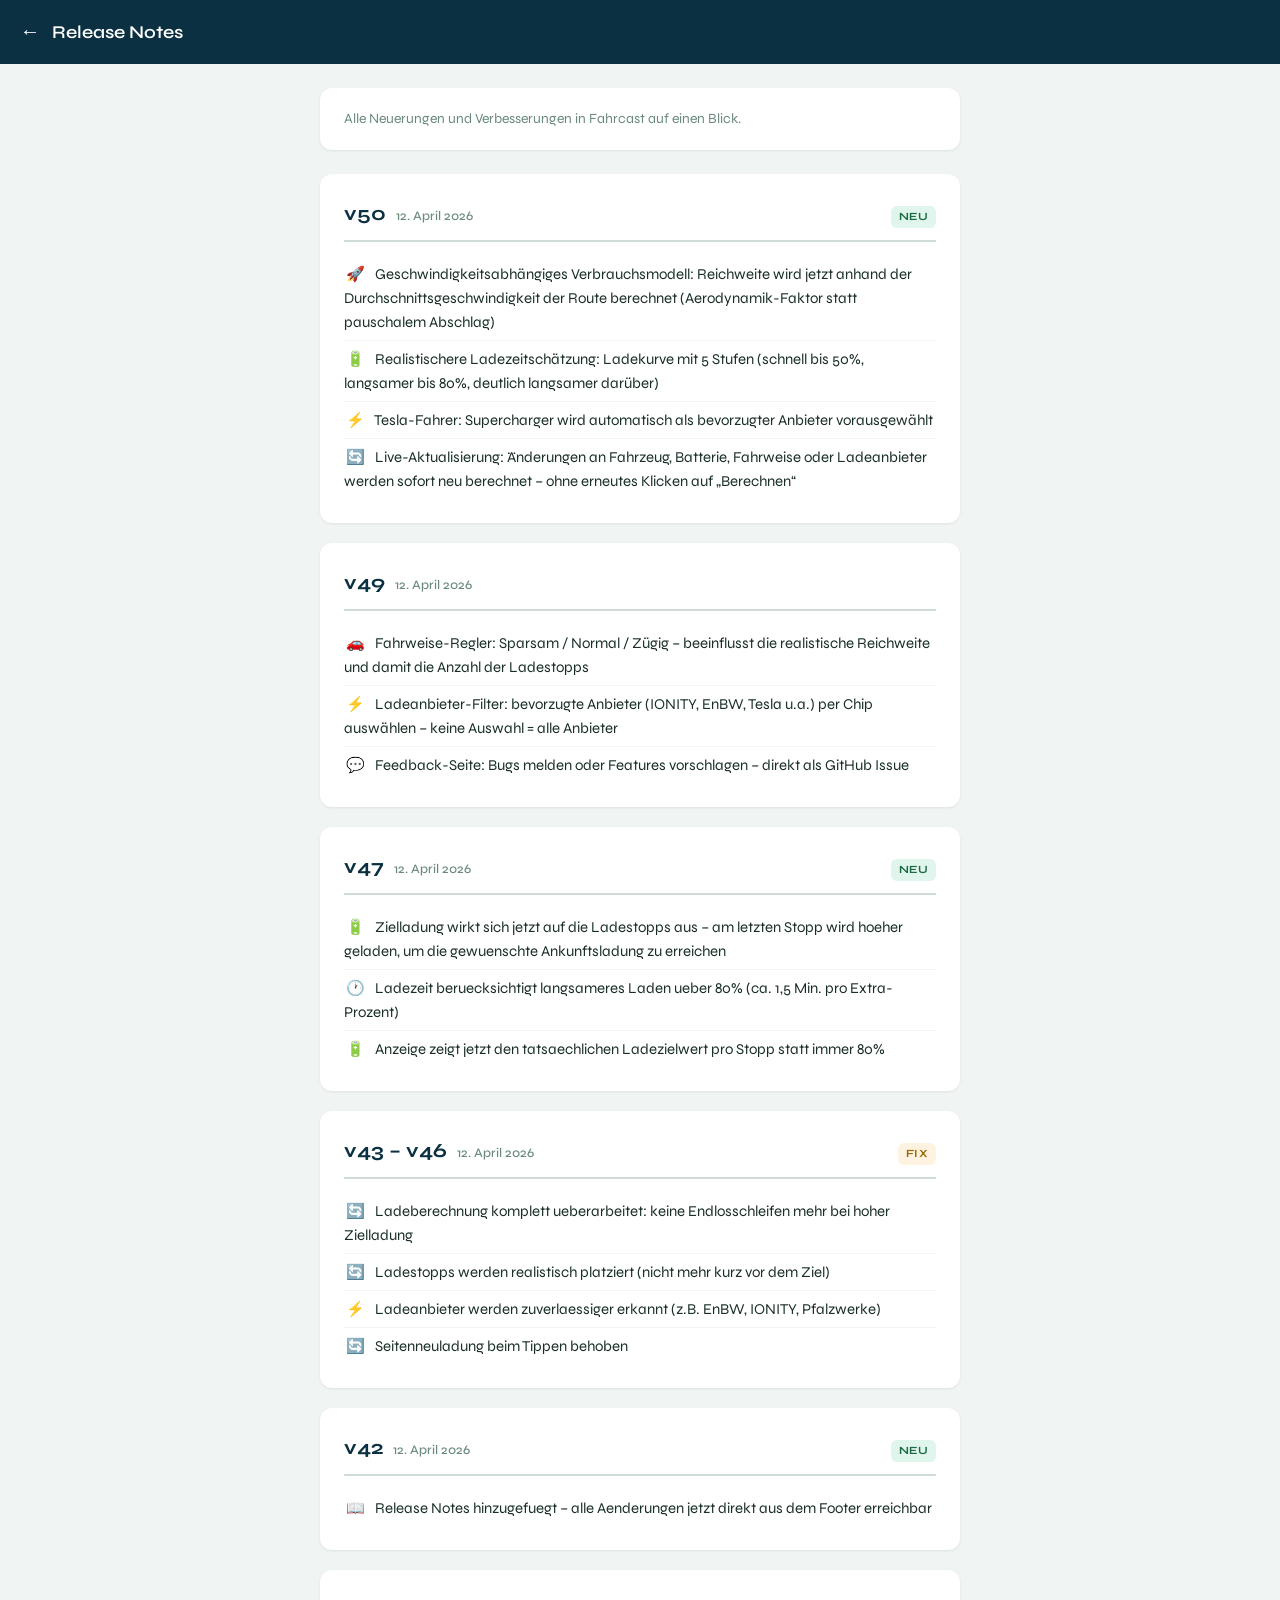
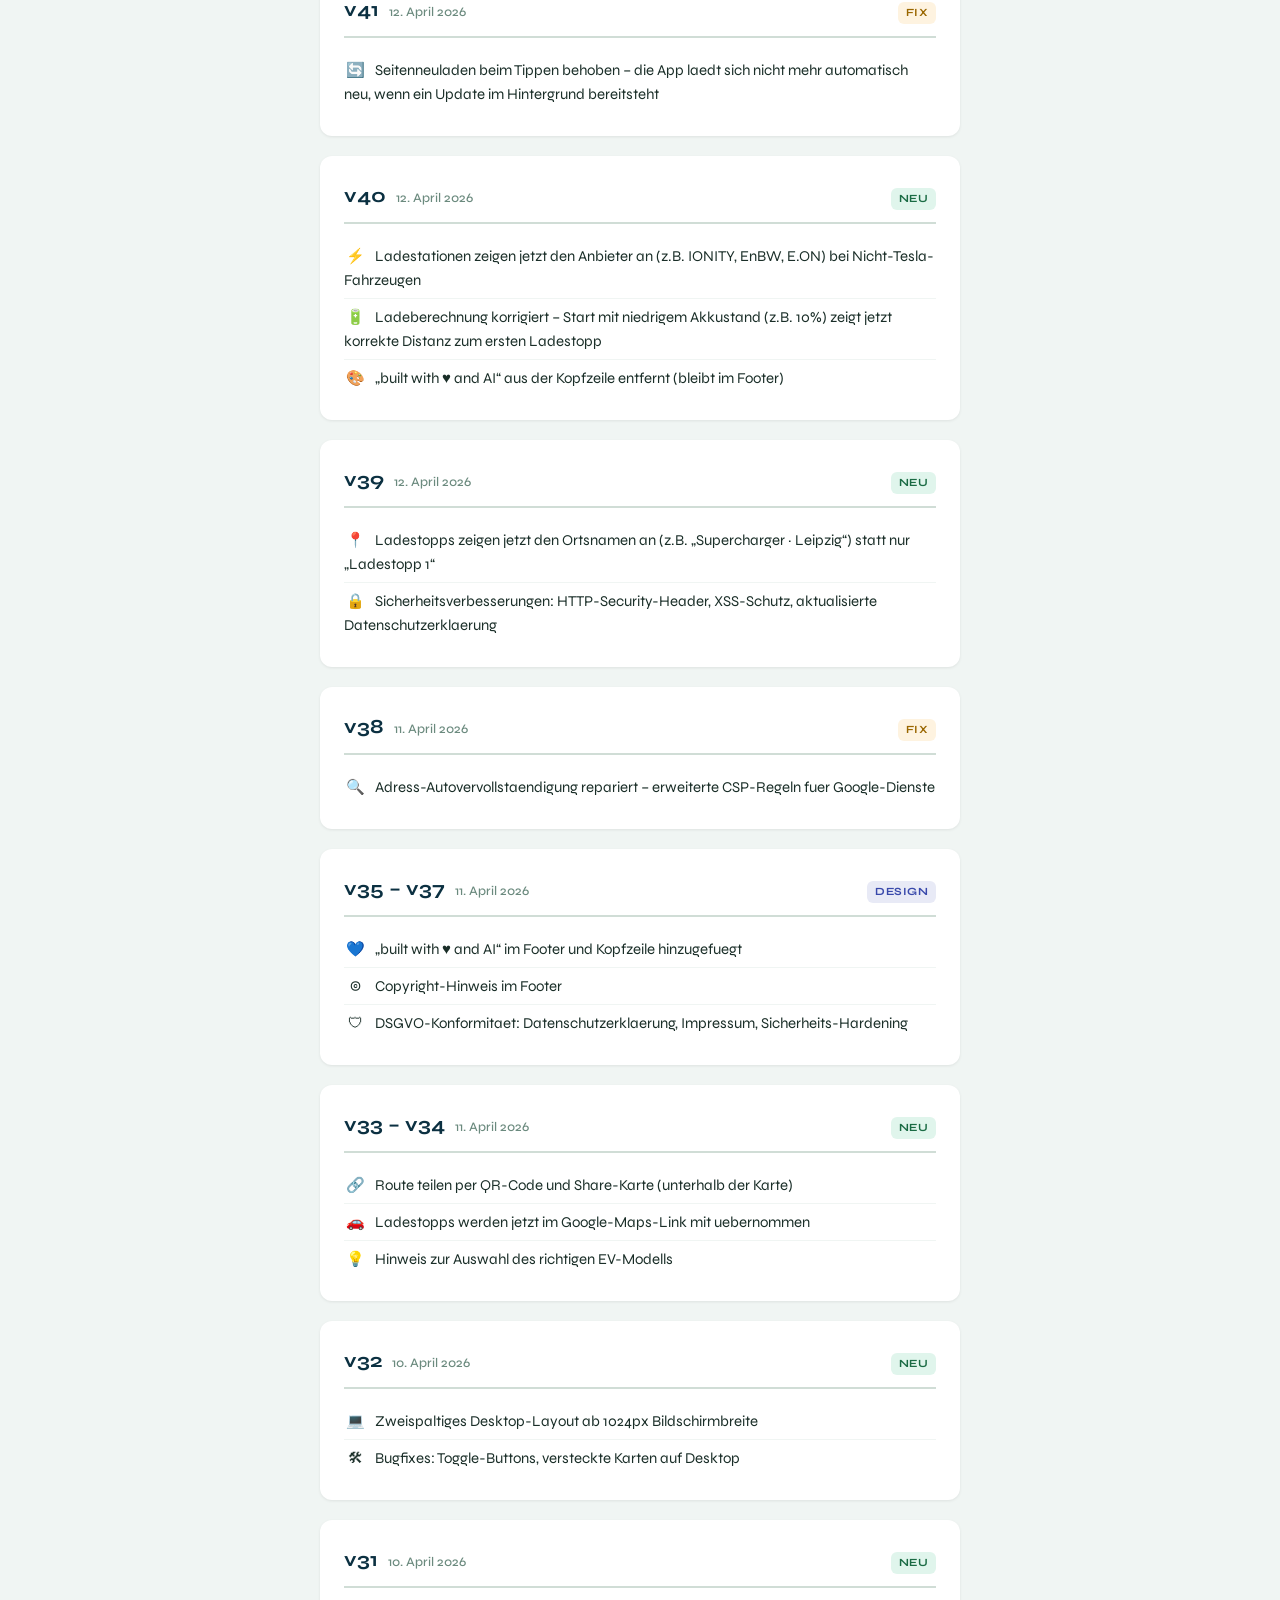
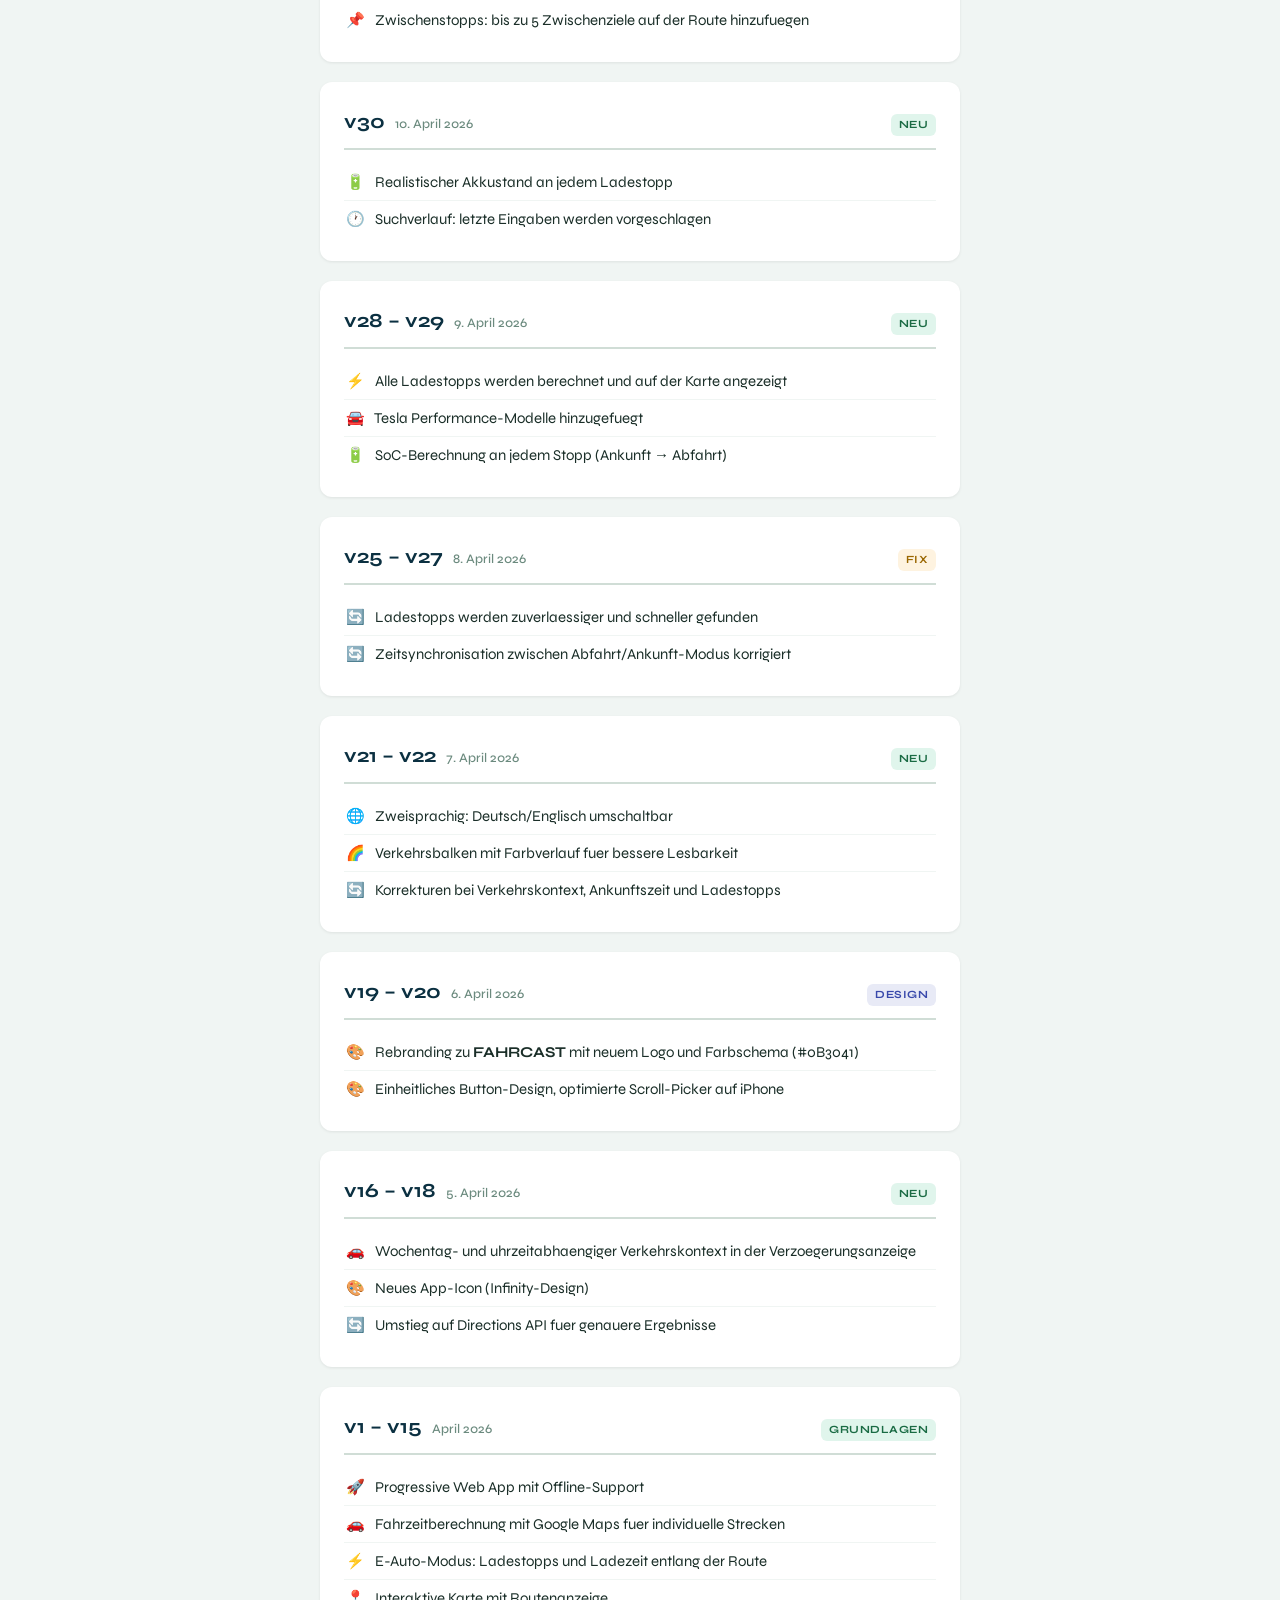
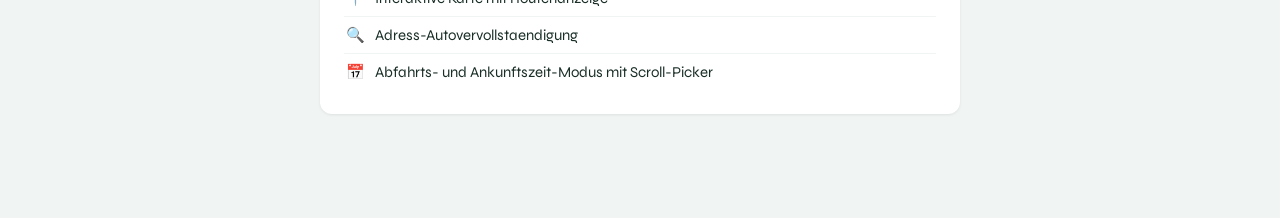
==== commit 67752d64: "v50: Geschwindigkeitsabhängiges Verbrauchsmodell, Live-Recalc, Tesla-Default - Verbrauch wird jetzt " ====
--- a/changelog.html
+++ b/changelog.html
@@ -73,9 +73,20 @@
 
 <div class="version-card">
   <div class="version-header">
+    <span class="version-tag">v50</span>
+    <span class="version-date">12. April 2026</span>
+    <span class="version-badge badge-new">Neu</span>
+  </div>
+  <div class="change-item"><span class="change-icon">&#128640;</span> Geschwindigkeitsabh&auml;ngiges Verbrauchsmodell: Reichweite wird jetzt anhand der Durchschnittsgeschwindigkeit der Route berechnet (Aerodynamik-Faktor statt pauschalem Abschlag)</div>
+  <div class="change-item"><span class="change-icon">&#128267;</span> Realistischere Ladezeitsch&auml;tzung: Ladekurve mit 5 Stufen (schnell bis 50%, langsamer bis 80%, deutlich langsamer dar&uuml;ber)</div>
+  <div class="change-item"><span class="change-icon">&#9889;</span> Tesla-Fahrer: Supercharger wird automatisch als bevorzugter Anbieter vorausgew&auml;hlt</div>
+  <div class="change-item"><span class="change-icon">&#128260;</span> Live-Aktualisierung: &Auml;nderungen an Fahrzeug, Batterie, Fahrweise oder Ladeanbieter werden sofort neu berechnet &ndash; ohne erneutes Klicken auf &bdquo;Berechnen&ldquo;</div>
+</div>
+
+<div class="version-card">
+  <div class="version-header">
     <span class="version-tag">v49</span>
     <span class="version-date">12. April 2026</span>
-    <span class="version-badge badge-new">Neu</span>
   </div>
   <div class="change-item"><span class="change-icon">&#128663;</span> Fahrweise-Regler: Sparsam / Normal / Z&uuml;gig &ndash; beeinflusst die realistische Reichweite und damit die Anzahl der Ladestopps</div>
   <div class="change-item"><span class="change-icon">&#9889;</span> Ladeanbieter-Filter: bevorzugte Anbieter (IONITY, EnBW, Tesla u.a.) per Chip ausw&auml;hlen &ndash; keine Auswahl = alle Anbieter</div>
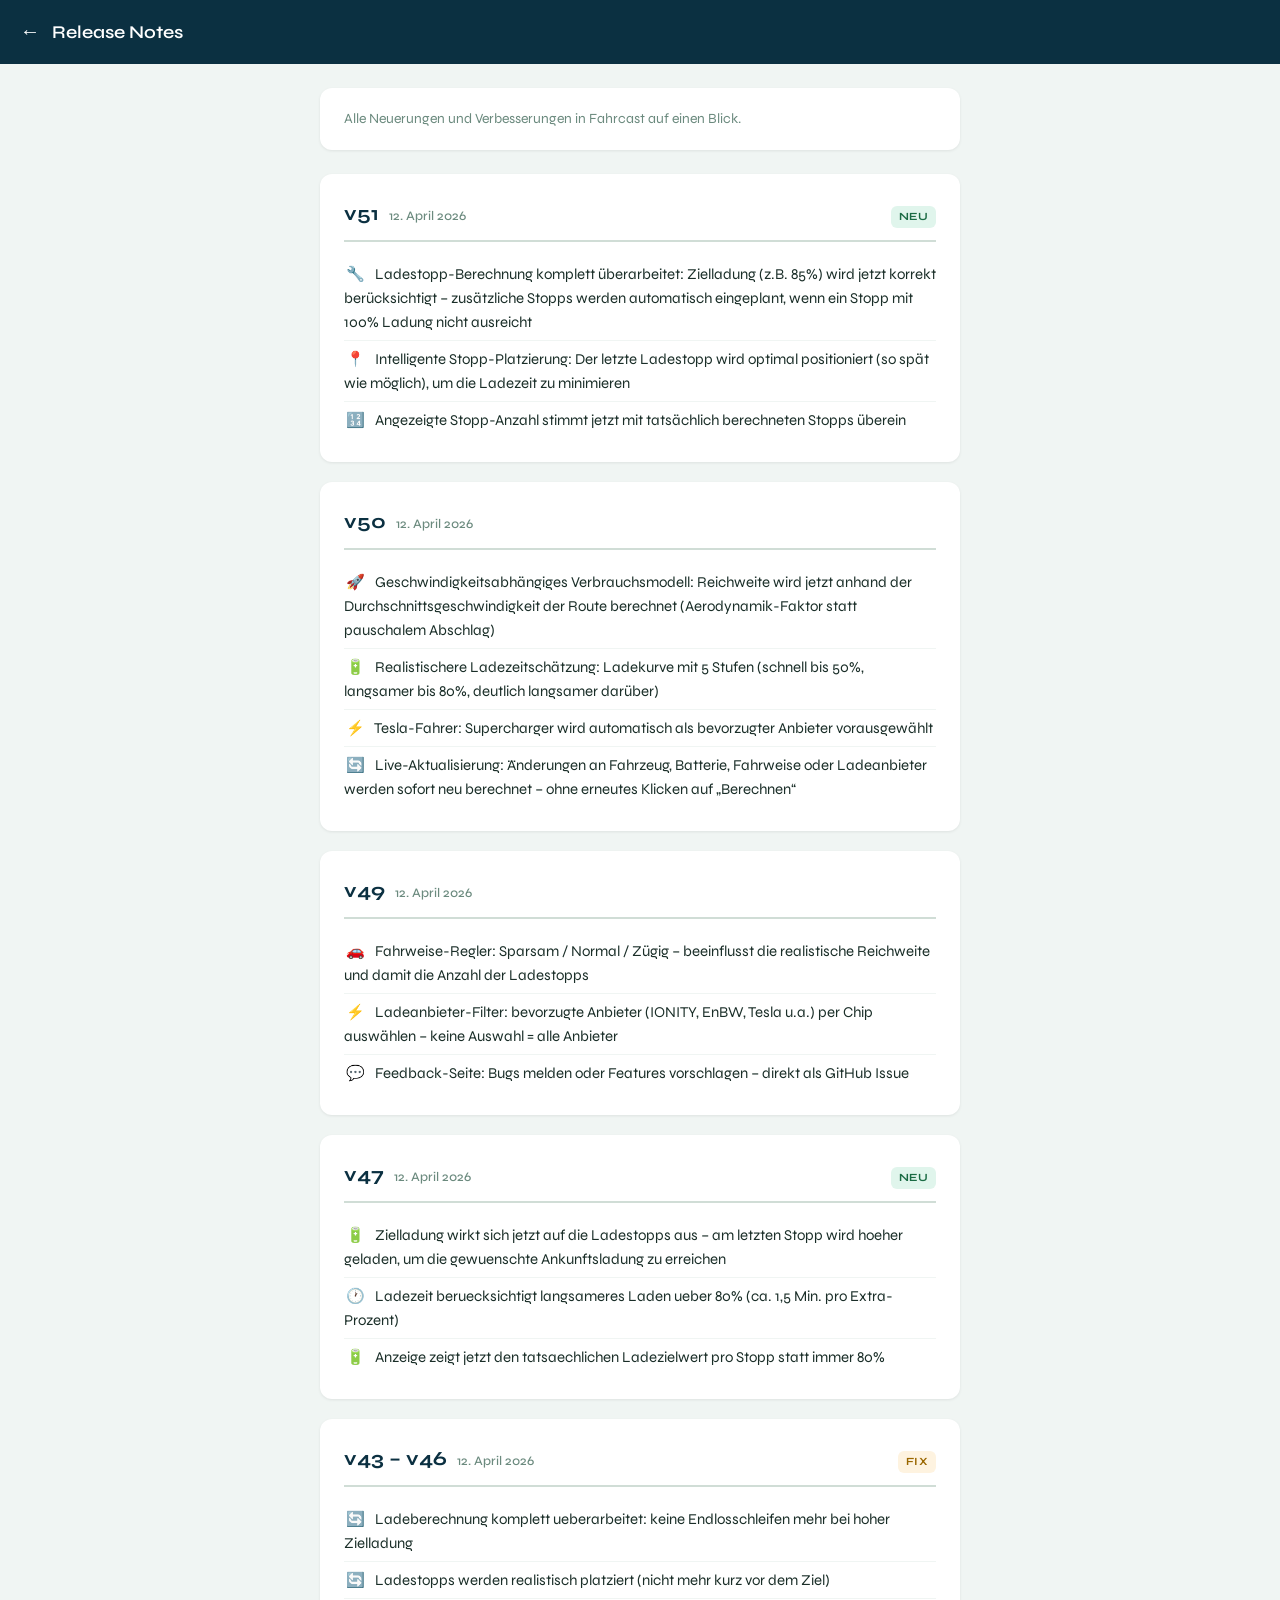
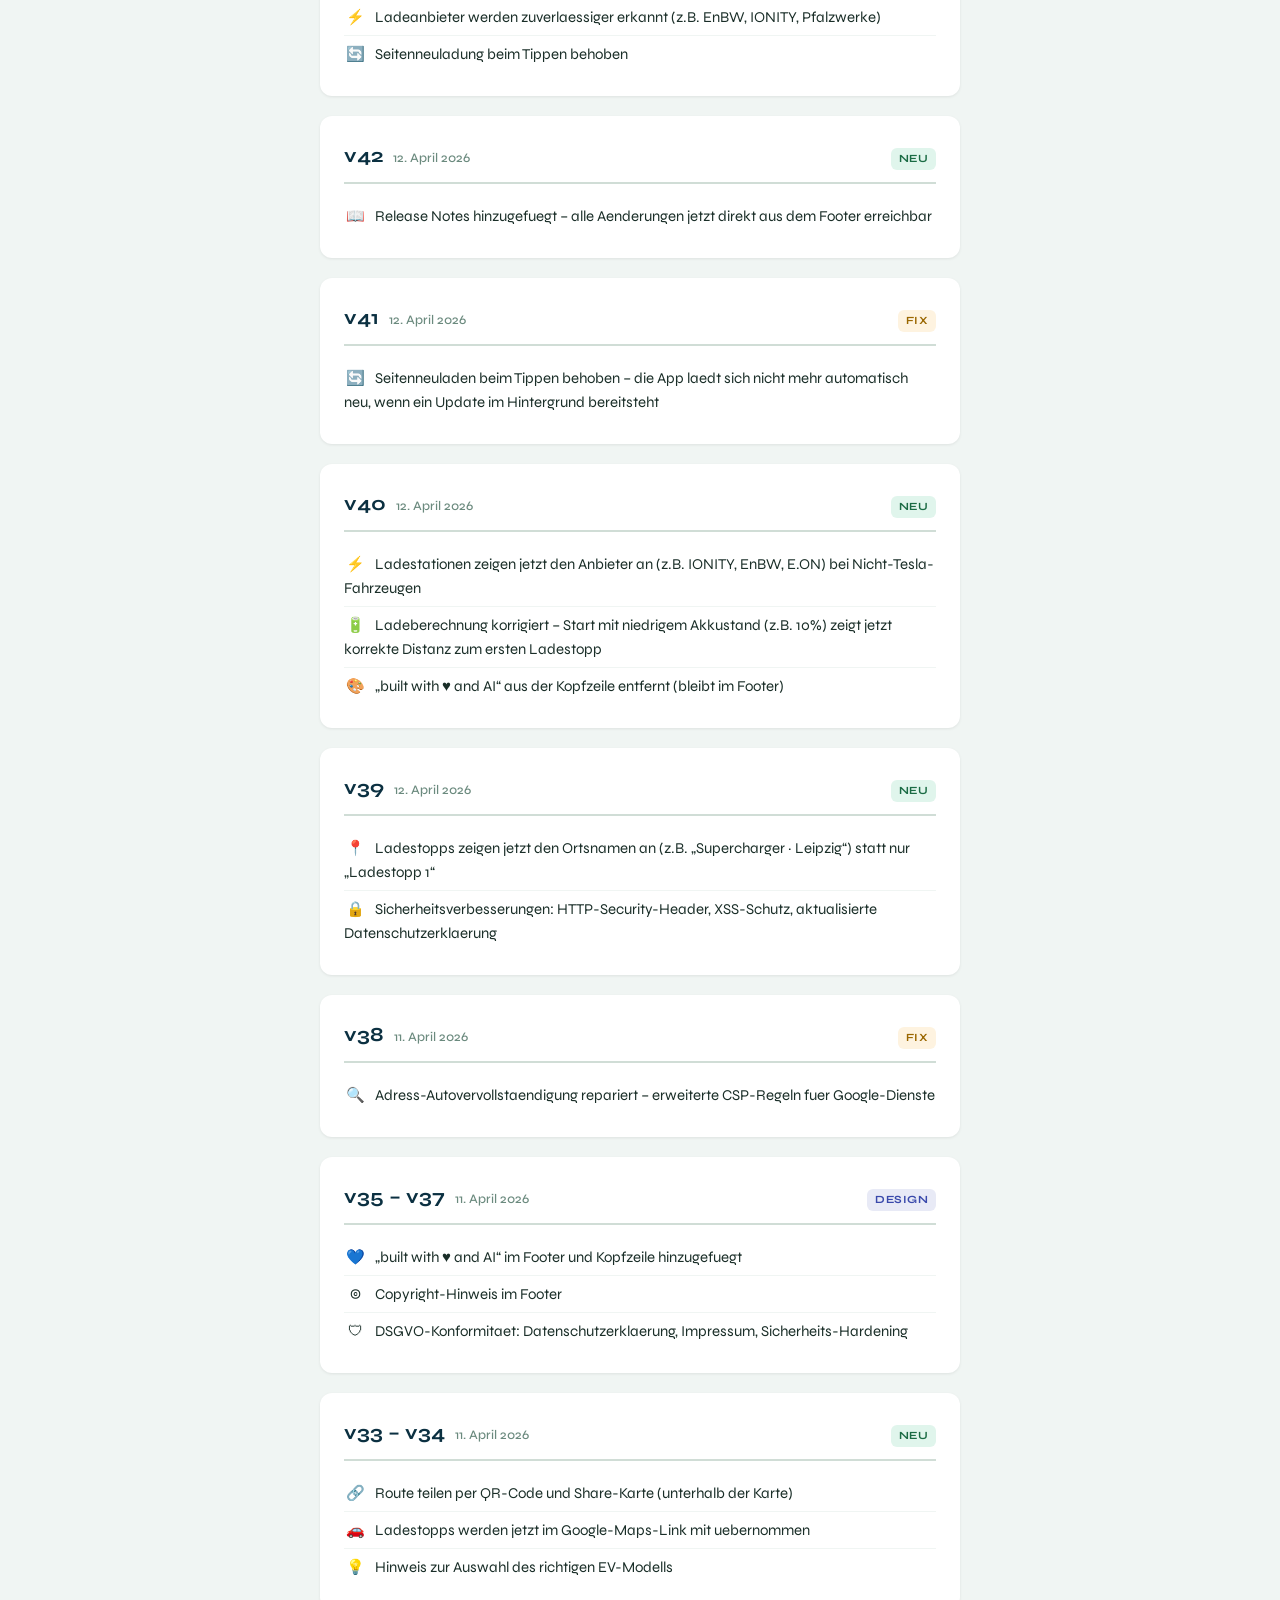
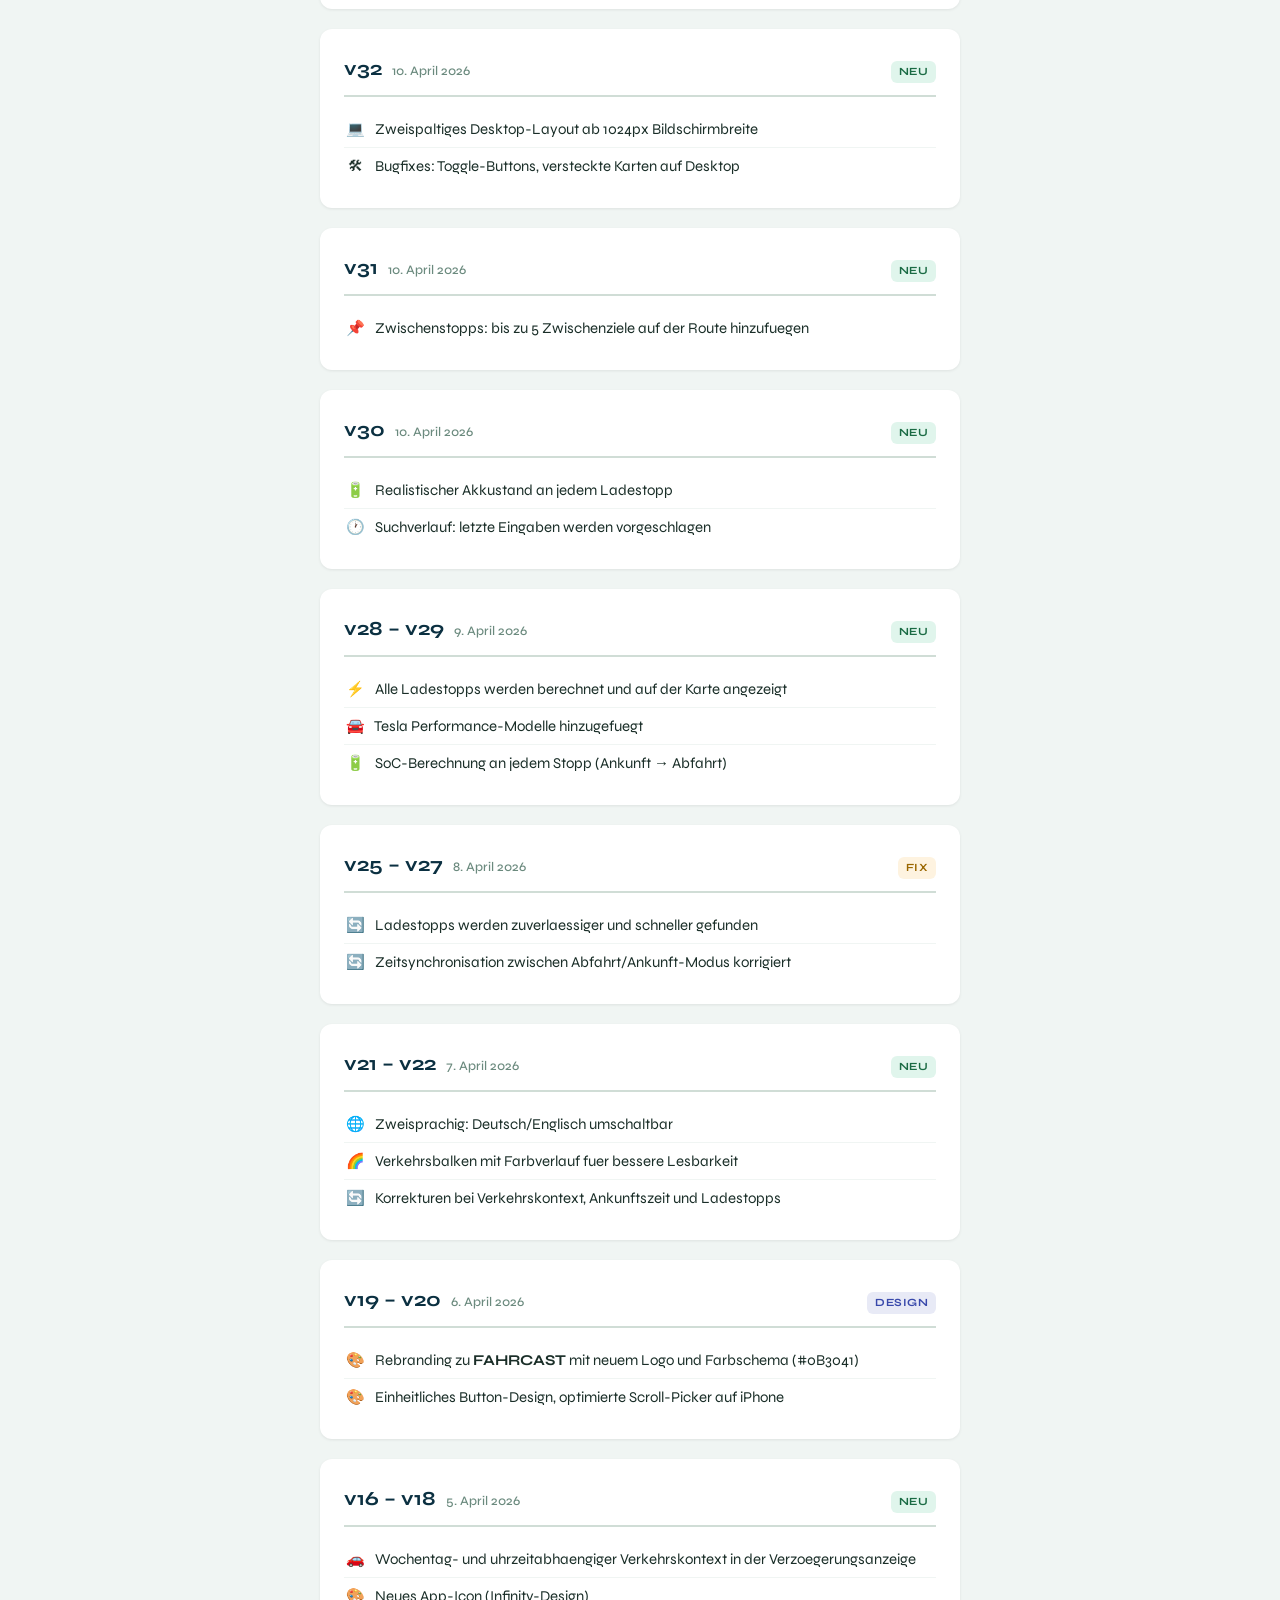
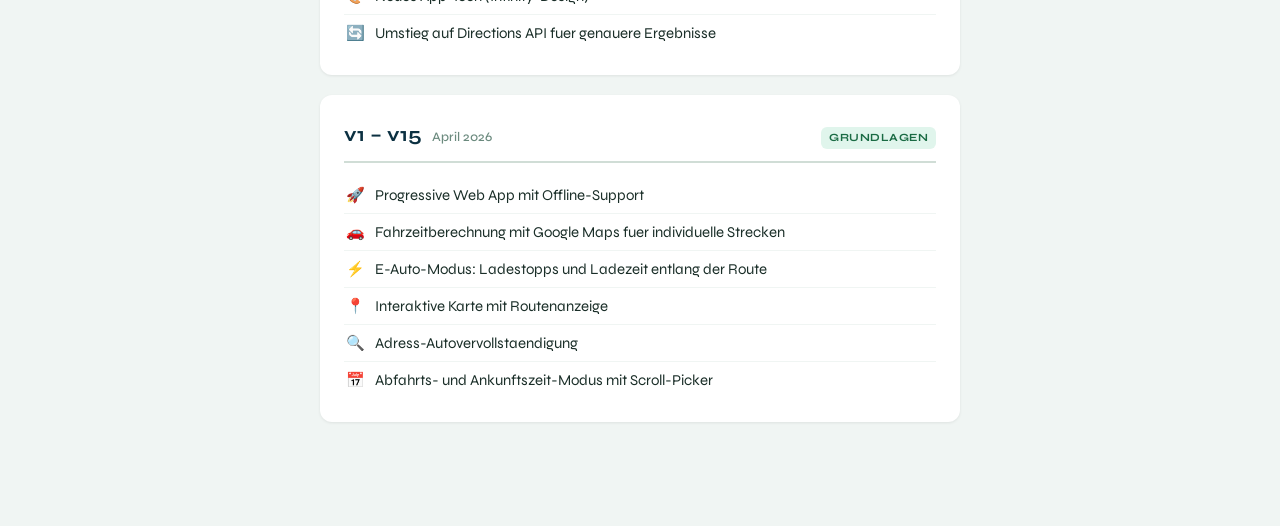
==== commit 77e52a58: "v51: Ladestopp-Berechnung komplett überarbeitet - Break-Bedingung berücksichtigt jetzt Zielladung (e" ====
--- a/changelog.html
+++ b/changelog.html
@@ -73,9 +73,19 @@
 
 <div class="version-card">
   <div class="version-header">
+    <span class="version-tag">v51</span>
+    <span class="version-date">12. April 2026</span>
+    <span class="version-badge badge-new">Neu</span>
+  </div>
+  <div class="change-item"><span class="change-icon">&#128295;</span> Ladestopp-Berechnung komplett &uuml;berarbeitet: Zielladung (z.B. 85%) wird jetzt korrekt ber&uuml;cksichtigt &ndash; zus&auml;tzliche Stopps werden automatisch eingeplant, wenn ein Stopp mit 100% Ladung nicht ausreicht</div>
+  <div class="change-item"><span class="change-icon">&#128205;</span> Intelligente Stopp-Platzierung: Der letzte Ladestopp wird optimal positioniert (so sp&auml;t wie m&ouml;glich), um die Ladezeit zu minimieren</div>
+  <div class="change-item"><span class="change-icon">&#128290;</span> Angezeigte Stopp-Anzahl stimmt jetzt mit tats&auml;chlich berechneten Stopps &uuml;berein</div>
+</div>
+
+<div class="version-card">
+  <div class="version-header">
     <span class="version-tag">v50</span>
     <span class="version-date">12. April 2026</span>
-    <span class="version-badge badge-new">Neu</span>
   </div>
   <div class="change-item"><span class="change-icon">&#128640;</span> Geschwindigkeitsabh&auml;ngiges Verbrauchsmodell: Reichweite wird jetzt anhand der Durchschnittsgeschwindigkeit der Route berechnet (Aerodynamik-Faktor statt pauschalem Abschlag)</div>
   <div class="change-item"><span class="change-icon">&#128267;</span> Realistischere Ladezeitsch&auml;tzung: Ladekurve mit 5 Stufen (schnell bis 50%, langsamer bis 80%, deutlich langsamer dar&uuml;ber)</div>
